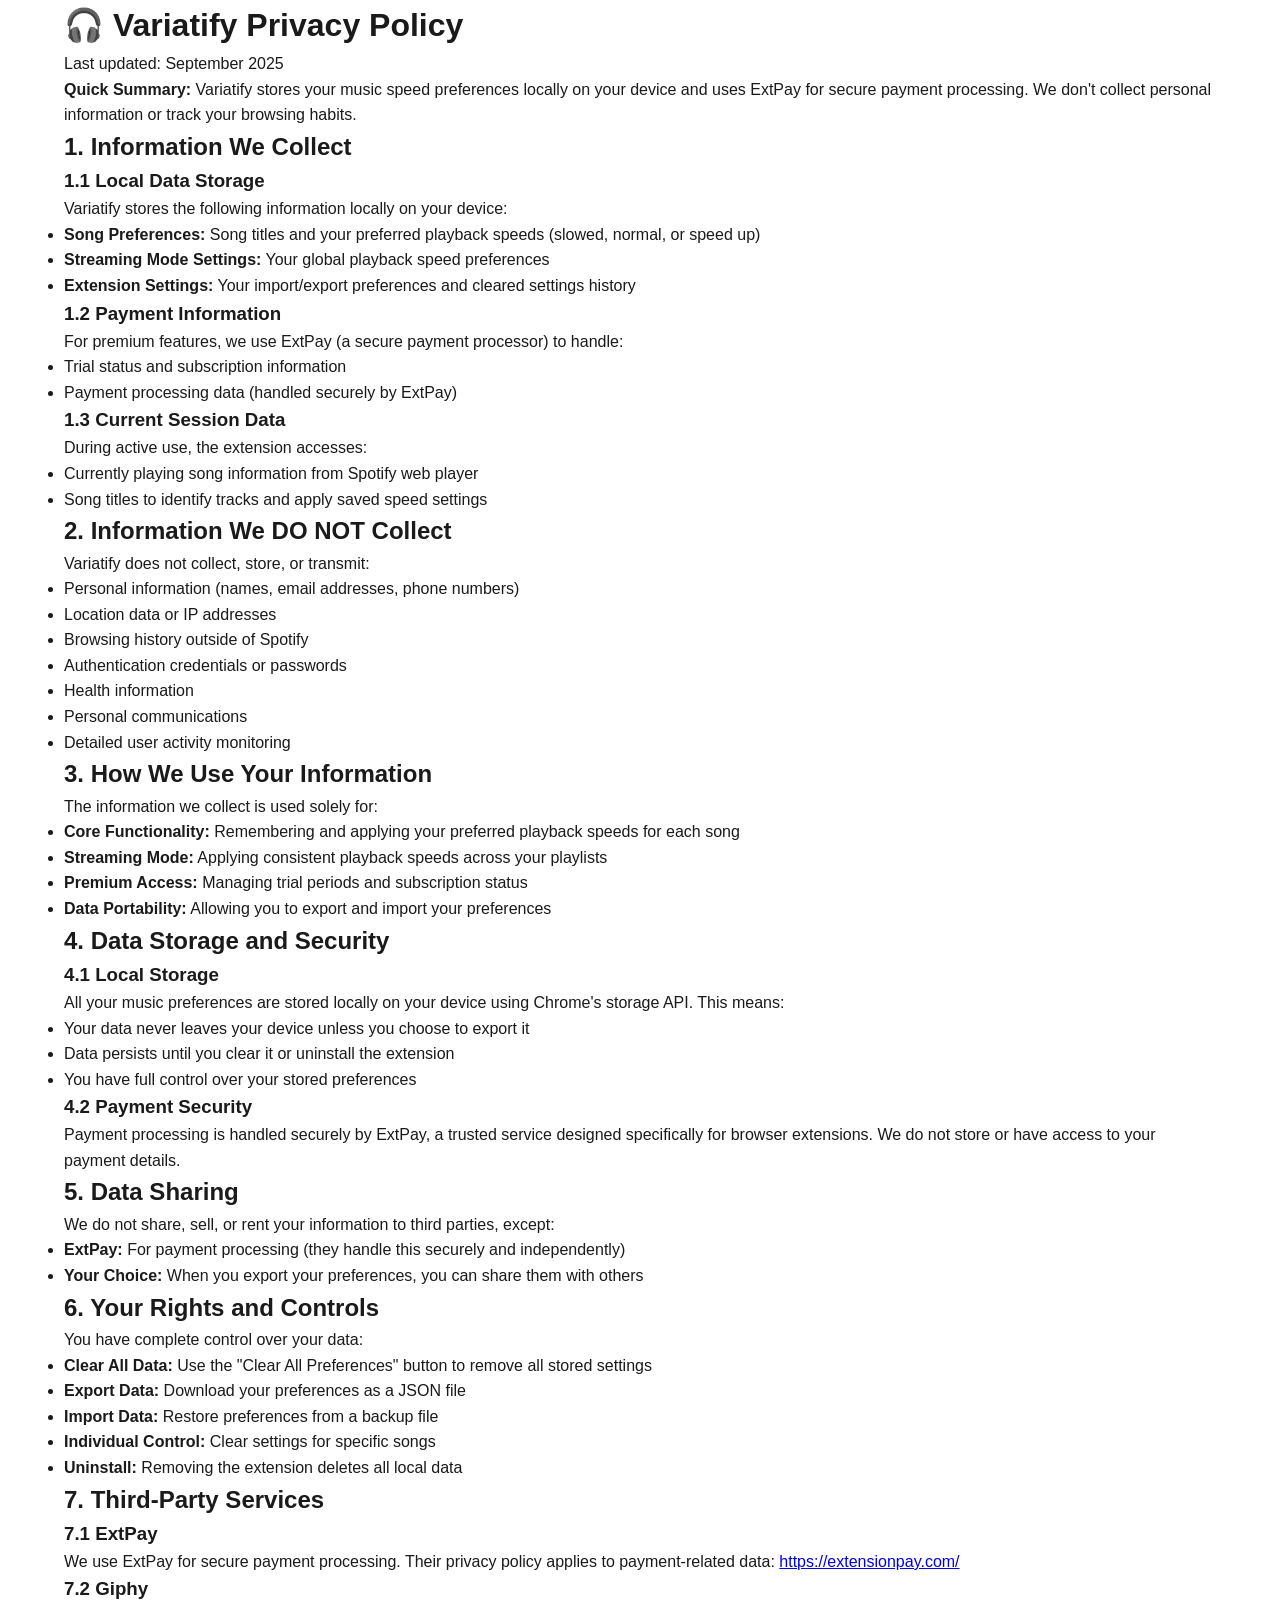
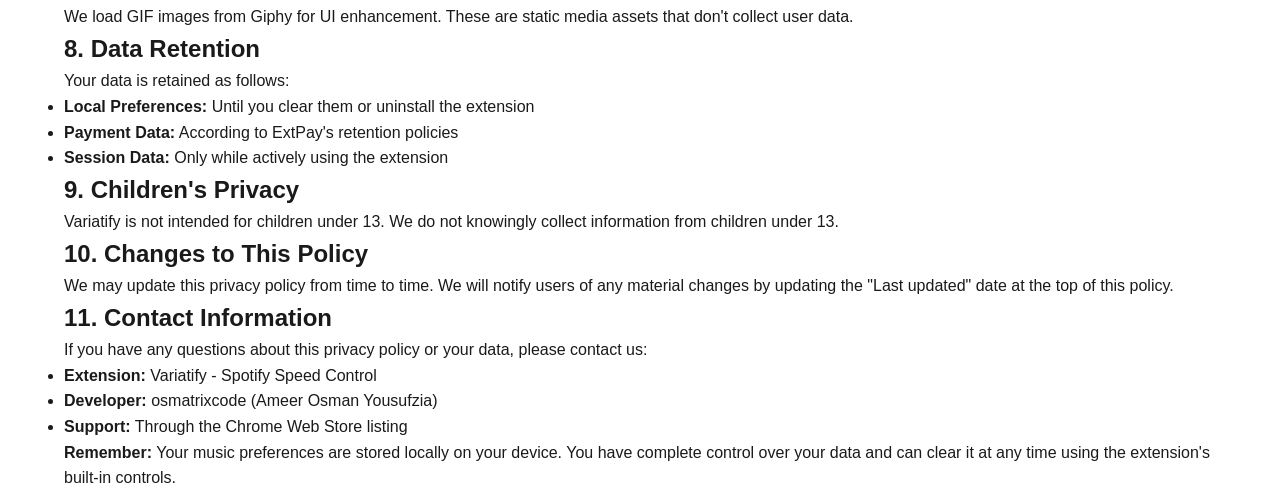
==== privacy-policy.html @ eda3bf09 "make initial css page global and an index page need to fill in index page" ====
<!DOCTYPE html>
<html lang="en">
<head>
    <meta charset="UTF-8">
    <meta name="viewport" content="width=device-width, initial-scale=1.0">
    <title>Variatify - Privacy Policy</title>
    <link rel="stylesheet" href="main.css">

</head>
<body>
    <div class="container">
        <h1>🎧 Variatify Privacy Policy</h1>
        <p class="last-updated">Last updated: September 2025</p>

        <div class="highlight">
            <strong>Quick Summary:</strong> Variatify stores your music speed preferences locally on your device and uses ExtPay for secure payment processing. We don't collect personal information or track your browsing habits.
        </div>

        <h2>1. Information We Collect</h2>
        
        <h3>1.1 Local Data Storage</h3>
        <p>Variatify stores the following information locally on your device:</p>
        <ul>
            <li><strong>Song Preferences:</strong> Song titles and your preferred playback speeds (slowed, normal, or speed up)</li>
            <li><strong>Streaming Mode Settings:</strong> Your global playback speed preferences</li>
            <li><strong>Extension Settings:</strong> Your import/export preferences and cleared settings history</li>
        </ul>

        <h3>1.2 Payment Information</h3>
        <p>For premium features, we use ExtPay (a secure payment processor) to handle:</p>
        <ul>
            <li>Trial status and subscription information</li>
            <li>Payment processing data (handled securely by ExtPay)</li>
        </ul>

        <h3>1.3 Current Session Data</h3>
        <p>During active use, the extension accesses:</p>
        <ul>
            <li>Currently playing song information from Spotify web player</li>
            <li>Song titles to identify tracks and apply saved speed settings</li>
        </ul>

        <h2>2. Information We DO NOT Collect</h2>
        <p>Variatify does not collect, store, or transmit:</p>
        <ul>
            <li>Personal information (names, email addresses, phone numbers)</li>
            <li>Location data or IP addresses</li>
            <li>Browsing history outside of Spotify</li>
            <li>Authentication credentials or passwords</li>
            <li>Health information</li>
            <li>Personal communications</li>
            <li>Detailed user activity monitoring</li>
        </ul>

        <h2>3. How We Use Your Information</h2>
        <p>The information we collect is used solely for:</p>
        <ul>
            <li><strong>Core Functionality:</strong> Remembering and applying your preferred playback speeds for each song</li>
            <li><strong>Streaming Mode:</strong> Applying consistent playback speeds across your playlists</li>
            <li><strong>Premium Access:</strong> Managing trial periods and subscription status</li>
            <li><strong>Data Portability:</strong> Allowing you to export and import your preferences</li>
        </ul>

        <h2>4. Data Storage and Security</h2>
        
        <h3>4.1 Local Storage</h3>
        <p>All your music preferences are stored locally on your device using Chrome's storage API. This means:</p>
        <ul>
            <li>Your data never leaves your device unless you choose to export it</li>
            <li>Data persists until you clear it or uninstall the extension</li>
            <li>You have full control over your stored preferences</li>
        </ul>

        <h3>4.2 Payment Security</h3>
        <p>Payment processing is handled securely by ExtPay, a trusted service designed specifically for browser extensions. We do not store or have access to your payment details.</p>

        <h2>5. Data Sharing</h2>
        <p>We do not share, sell, or rent your information to third parties, except:</p>
        <ul>
            <li><strong>ExtPay:</strong> For payment processing (they handle this securely and independently)</li>
            <li><strong>Your Choice:</strong> When you export your preferences, you can share them with others</li>
        </ul>

        <h2>6. Your Rights and Controls</h2>
        <p>You have complete control over your data:</p>
        <ul>
            <li><strong>Clear All Data:</strong> Use the "Clear All Preferences" button to remove all stored settings</li>
            <li><strong>Export Data:</strong> Download your preferences as a JSON file</li>
            <li><strong>Import Data:</strong> Restore preferences from a backup file</li>
            <li><strong>Individual Control:</strong> Clear settings for specific songs</li>
            <li><strong>Uninstall:</strong> Removing the extension deletes all local data</li>
        </ul>

        <h2>7. Third-Party Services</h2>
        
        <h3>7.1 ExtPay</h3>
        <p>We use ExtPay for secure payment processing. Their privacy policy applies to payment-related data: <a href="https://extensionpay.com" target="_blank">https://extensionpay.com/</a></p>

        <h3>7.2 Giphy</h3>
        <p>We load GIF images from Giphy for UI enhancement. These are static media assets that don't collect user data.</p>

        <h2>8. Data Retention</h2>
        <p>Your data is retained as follows:</p>
        <ul>
            <li><strong>Local Preferences:</strong> Until you clear them or uninstall the extension</li>
            <li><strong>Payment Data:</strong> According to ExtPay's retention policies</li>
            <li><strong>Session Data:</strong> Only while actively using the extension</li>
        </ul>

        <h2>9. Children's Privacy</h2>
        <p>Variatify is not intended for children under 13. We do not knowingly collect information from children under 13.</p>

        <h2>10. Changes to This Policy</h2>
        <p>We may update this privacy policy from time to time. We will notify users of any material changes by updating the "Last updated" date at the top of this policy.</p>

        <h2>11. Contact Information</h2>
        <div class="contact-info">
            <p>If you have any questions about this privacy policy or your data, please contact us:</p>
            <ul>
                <li><strong>Extension:</strong> Variatify - Spotify Speed Control</li>
                <li><strong>Developer:</strong> osmatrixcode (Ameer Osman Yousufzia)</li>
                <li><strong>Support:</strong> Through the Chrome Web Store listing</li>
            </ul>
        </div>

        <div class="highlight">
            <strong>Remember:</strong> Your music preferences are stored locally on your device. You have complete control over your data and can clear it at any time using the extension's built-in controls.
        </div>
    </div>
</body>
</html>
---- main.css ----
/* Reset and Base Styles */
* {
    box-sizing: border-box;
    margin: 0;
    padding: 0;
}

body {
    font-family: 'Inter', -apple-system, BlinkMacSystemFont, 'Segoe UI', Roboto, sans-serif;
    line-height: 1.6;
    color: #1a1a1a;
    background: #ffffff;
    font-size: 16px;
    -webkit-font-smoothing: antialiased;
    -moz-osx-font-smoothing: grayscale;
}

.container {
    max-width: 1200px;
    margin: 0 auto;
    padding: 0 24px;
}

/* Navigation */
.nav {
    position: fixed;
    top: 0;
    left: 0;
    right: 0;
    background: rgba(255, 255, 255, 0.95);
    backdrop-filter: blur(10px);
    border-bottom: 1px solid #e5e5e5;
    z-index: 1000;
    padding: 16px 0;
}

.nav-container {
    max-width: 1200px;
    margin: 0 auto;
    padding: 0 24px;
    display: flex;
    justify-content: space-between;
    align-items: center;
}

.nav-logo {
    display: flex;
    align-items: center;
    gap: 8px;
    font-weight: 700;
    font-size: 20px;
    color: #1a1a1a;
    text-decoration: none;
}

.logo-icon {
    font-size: 24px;
}

.nav-links {
    display: flex;
    align-items: center;
    gap: 32px;
}

.nav-link {
    color: #666;
    text-decoration: none;
    font-weight: 500;
    transition: color 0.2s ease;
}

.nav-link:hover {
    color: #1a1a1a;
}

.nav-cta {
    background: #1a1a1a;
    color: white;
    padding: 12px 24px;
    border-radius: 8px;
    text-decoration: none;
    font-weight: 600;
    transition: all 0.2s ease;
}

.nav-cta:hover {
    background: #333;
    transform: translateY(-1px);
}

/* Hero Section */
.hero {
    padding: 120px 0 80px;
    background: linear-gradient(135deg, #f8f9fa 0%, #ffffff 100%);
    min-height: 100vh;
    display: flex;
    align-items: center;
}

.hero-container {
    max-width: 1200px;
    margin: 0 auto;
    padding: 0 24px;
    display: grid;
    grid-template-columns: 1fr 1fr;
    gap: 80px;
    align-items: center;
}

.hero-content {
    max-width: 600px;
}

.hero-title {
    font-size: 4rem;
    font-weight: 800;
    line-height: 1.1;
    margin-bottom: 24px;
    color: #1a1a1a;
    letter-spacing: -0.02em;
}

.hero-subtitle {
    font-size: 1.25rem;
    color: #666;
    margin-bottom: 40px;
    line-height: 1.6;
}

.hero-cta {
    display: flex;
    gap: 16px;
    align-items: center;
}

.cta-button {
    display: inline-flex;
    align-items: center;
    justify-content: center;
    padding: 16px 32px;
    border-radius: 8px;
    font-weight: 600;
    font-size: 16px;
    text-decoration: none;
    transition: all 0.2s ease;
    border: 2px solid transparent;
    cursor: pointer;
}

.cta-button.primary {
    background: #1a1a1a;
    color: white;
}

.cta-button.primary:hover {
    background: #333;
    transform: translateY(-2px);
    box-shadow: 0 8px 25px rgba(26, 26, 26, 0.15);
}

.cta-button.secondary {
    background: transparent;
    color: #1a1a1a;
    border-color: #e5e5e5;
}

.cta-button.secondary:hover {
    background: #f8f9fa;
    border-color: #1a1a1a;
}

.cta-button.large {
    padding: 20px 40px;
    font-size: 18px;
}

/* Hero Visual */
.hero-visual {
    position: relative;
}

.hero-cards {
    display: flex;
    flex-direction: column;
    gap: 20px;
}

.hero-card {
    background: white;
    border: 1px solid #e5e5e5;
    border-radius: 12px;
    padding: 24px;
    display: flex;
    align-items: center;
    gap: 16px;
    transition: all 0.2s ease;
    box-shadow: 0 2px 8px rgba(0, 0, 0, 0.04);
}

.hero-card:hover {
    transform: translateY(-2px);
    box-shadow: 0 8px 25px rgba(0, 0, 0, 0.08);
}

.hero-card.card-1 {
    transform: translateX(-20px);
}

.hero-card.card-2 {
    transform: translateX(20px);
}

.hero-card.card-3 {
    transform: translateX(-10px);
}

.card-icon {
    font-size: 32px;
    width: 48px;
    height: 48px;
    display: flex;
    align-items: center;
    justify-content: center;
    background: #f8f9fa;
    border-radius: 8px;
}

.card-content h3 {
    font-size: 16px;
    font-weight: 600;
    margin-bottom: 4px;
    color: #1a1a1a;
}

.card-content p {
    font-size: 14px;
    color: #666;
    line-height: 1.4;
}

/* Section Styles */
.section-title {
    font-size: 2.5rem;
    font-weight: 700;
    text-align: center;
    margin-bottom: 60px;
    color: #1a1a1a;
    letter-spacing: -0.01em;
}

/* Problem Section */
.problem-section {
    padding: 80px 0;
    background: #f8f9fa;
}

.problem-grid {
    display: grid;
    grid-template-columns: repeat(auto-fit, minmax(300px, 1fr));
    gap: 32px;
}

.problem-card {
    background: white;
    border: 1px solid #e5e5e5;
    border-radius: 12px;
    padding: 32px;
    text-align: center;
    transition: all 0.2s ease;
    box-shadow: 0 2px 8px rgba(0, 0, 0, 0.04);
}

.problem-card:hover {
    transform: translateY(-4px);
    box-shadow: 0 12px 30px rgba(0, 0, 0, 0.08);
}

.problem-icon {
    font-size: 48px;
    margin-bottom: 16px;
}

.problem-card h3 {
    font-size: 20px;
    font-weight: 600;
    margin-bottom: 12px;
    color: #1a1a1a;
}

.problem-card p {
    color: #666;
    line-height: 1.6;
}

/* Video Section */
.video-section {
    padding: 80px 0;
}

.video-container {
    max-width: 800px;
    margin: 0 auto;
    border-radius: 12px;
    overflow: hidden;
    box-shadow: 0 8px 30px rgba(0, 0, 0, 0.1);
    position: relative;
    background: #f8f9fa;
    min-height: 400px;
    display: flex;
    align-items: center;
    justify-content: center;
}

.video-container video {
    width: 100%;
    height: auto;
    display: block;
}

.video-overlay {
    position: absolute;
    top: 0;
    left: 0;
    right: 0;
    bottom: 0;
    background: rgba(0, 0, 0, 0.6);
    display: flex;
    flex-direction: column;
    justify-content: center;
    align-items: center;
    transition: all 0.3s ease;
    cursor: pointer;
}

.video-overlay:hover {
    background: rgba(0, 0, 0, 0.5);
}

.play-button {
    width: 80px;
    height: 80px;
    background: white;
    border-radius: 50%;
    display: flex;
    justify-content: center;
    align-items: center;
    margin-bottom: 16px;
    transition: all 0.2s ease;
    box-shadow: 0 4px 20px rgba(0, 0, 0, 0.2);
}

.play-button:hover {
    transform: scale(1.1);
}

.play-icon {
    color: #1a1a1a;
    width: 24px;
    height: 24px;
    margin-left: 4px;
}

.video-preview-text {
    color: white;
    font-size: 18px;
    font-weight: 600;
    text-align: center;
    margin: 0;
}

.video-caption {
    color: #666;
    text-align: center;
    margin-top: 24px;
    font-style: italic;
}

.video-container.playing .video-overlay {
    opacity: 0;
    pointer-events: none;
    visibility: hidden;
}

/* Features Section */
.features-section {
    padding: 80px 0;
    background: #f8f9fa;
}

.features-grid {
    display: grid;
    grid-template-columns: repeat(auto-fit, minmax(300px, 1fr));
    gap: 32px;
}

.feature-card {
    background: white;
    border: 1px solid #e5e5e5;
    border-radius: 12px;
    padding: 32px;
    text-align: center;
    transition: all 0.2s ease;
    box-shadow: 0 2px 8px rgba(0, 0, 0, 0.04);
}

.feature-card:hover {
    transform: translateY(-4px);
    box-shadow: 0 12px 30px rgba(0, 0, 0, 0.08);
}

.feature-icon {
    font-size: 48px;
    margin-bottom: 16px;
}

.feature-card h3 {
    font-size: 20px;
    font-weight: 600;
    margin-bottom: 12px;
    color: #1a1a1a;
}

.feature-card p {
    color: #666;
    line-height: 1.6;
}

/* Audience Section */
.audience-section {
    padding: 80px 0;
}

.audience-grid {
    display: grid;
    grid-template-columns: repeat(auto-fit, minmax(250px, 1fr));
    gap: 24px;
}

.audience-card {
    background: white;
    border: 1px solid #e5e5e5;
    border-radius: 12px;
    padding: 24px;
    text-align: center;
    transition: all 0.2s ease;
    box-shadow: 0 2px 8px rgba(0, 0, 0, 0.04);
}

.audience-card:hover {
    transform: translateY(-2px);
    box-shadow: 0 8px 25px rgba(0, 0, 0, 0.08);
}

.audience-icon {
    font-size: 40px;
    margin-bottom: 12px;
}

.audience-card h3 {
    font-size: 18px;
    font-weight: 600;
    margin-bottom: 8px;
    color: #1a1a1a;
}

.audience-card p {
    color: #666;
    line-height: 1.5;
    font-size: 14px;
}

/* How It Works Section */
.how-it-works {
    padding: 80px 0;
    background: #f8f9fa;
}

.steps {
    display: grid;
    grid-template-columns: repeat(auto-fit, minmax(250px, 1fr));
    gap: 32px;
}

.step {
    text-align: center;
}

.step-number {
    width: 60px;
    height: 60px;
    background: #1a1a1a;
    color: white;
    border-radius: 50%;
    display: flex;
    align-items: center;
    justify-content: center;
    font-size: 24px;
    font-weight: 700;
    margin: 0 auto 20px;
}

.step h3 {
    font-size: 20px;
    font-weight: 600;
    margin-bottom: 8px;
    color: #1a1a1a;
}

.step p {
    color: #666;
    line-height: 1.5;
}

/* Playlist Section */
.playlist-section {
    padding: 80px 0;
    text-align: center;
}

.playlist-description {
    color: #666;
    margin-bottom: 32px;
    font-size: 18px;
}

.playlist-link {
    display: inline-block;
    background: #1a1a1a;
    color: white;
    padding: 16px 32px;
    border-radius: 8px;
    text-decoration: none;
    font-weight: 600;
    transition: all 0.2s ease;
}

.playlist-link:hover {
    background: #333;
    transform: translateY(-2px);
    box-shadow: 0 8px 25px rgba(26, 26, 26, 0.15);
}

/* Final CTA Section */
.final-cta {
    padding: 80px 0;
    background: #1a1a1a;
    color: white;
    text-align: center;
}

.cta-title {
    font-size: 2.5rem;
    font-weight: 700;
    margin-bottom: 24px;
    color: white;
}

.cta-description {
    font-size: 1.25rem;
    color: #ccc;
    margin-bottom: 40px;
    max-width: 600px;
    margin-left: auto;
    margin-right: auto;
    line-height: 1.6;
}

.cta-buttons {
    display: flex;
    flex-direction: column;
    align-items: center;
    gap: 16px;
}

.cta-button.primary.large {
    background: white;
    color: #1a1a1a;
}

.cta-button.primary.large:hover {
    background: #f8f9fa;
    transform: translateY(-2px);
    box-shadow: 0 8px 25px rgba(255, 255, 255, 0.15);
}

.cta-note {
    color: #999;
    font-style: italic;
    margin-top: 8px;
}

/* Footer */
.footer {
    padding: 40px 0;
    background: #f8f9fa;
    border-top: 1px solid #e5e5e5;
}

.footer-content {
    text-align: center;
}

.footer-links {
    margin-bottom: 16px;
}

.footer-links a {
    color: #666;
    text-decoration: none;
    margin: 0 16px;
    transition: color 0.2s ease;
}

.footer-links a:hover {
    color: #1a1a1a;
}

.footer-text {
    color: #999;
    font-size: 14px;
}

/* Responsive Design */
@media (max-width: 768px) {
    .nav-links {
        gap: 16px;
    }
    
    .nav-link {
        display: none;
    }
    
    .hero-container {
        grid-template-columns: 1fr;
        gap: 40px;
        text-align: center;
    }
    
    .hero-title {
        font-size: 2.5rem;
    }
    
    .hero-subtitle {
        font-size: 1.125rem;
    }
    
    .hero-cta {
        justify-content: center;
        flex-wrap: wrap;
    }
    
    .hero-card.card-1,
    .hero-card.card-2,
    .hero-card.card-3 {
        transform: none;
    }
    
    .section-title {
        font-size: 2rem;
    }
    
    .problem-grid,
    .features-grid,
    .audience-grid {
        grid-template-columns: 1fr;
    }
    
    .steps {
        grid-template-columns: 1fr;
    }
    
    .container {
        padding: 0 16px;
    }
    
    .hero {
        padding: 100px 0 60px;
    }
    
    .problem-section,
    .video-section,
    .features-section,
    .audience-section,
    .how-it-works,
    .playlist-section,
    .final-cta {
        padding: 60px 0;
    }
}

@media (max-width: 480px) {
    .hero-title {
        font-size: 2rem;
    }
    
    .hero-subtitle {
        font-size: 1rem;
    }
    
    .cta-button {
        padding: 14px 24px;
        font-size: 14px;
    }
    
    .cta-button.large {
        padding: 16px 28px;
        font-size: 16px;
    }
    
    .hero-cta {
        flex-direction: column;
        align-items: stretch;
    }
    
    .section-title {
        font-size: 1.75rem;
    }
    
    .cta-title {
        font-size: 2rem;
    }
    
    .cta-description {
        font-size: 1.125rem;
    }
}

/* Smooth scrolling */
html {
    scroll-behavior: smooth;
}

/* Focus styles for accessibility */
.cta-button:focus,
.nav-link:focus,
.playlist-link:focus {
    outline: 2px solid #1a1a1a;
    outline-offset: 2px;
}

/* Animation for cards on scroll */
@keyframes fadeInUp {
    from {
        opacity: 0;
        transform: translateY(30px);
    }
    to {
        opacity: 1;
        transform: translateY(0);
    }
}

.hero-card,
.problem-card,
.feature-card,
.audience-card {
    animation: fadeInUp 0.6s ease-out;
}

.hero-card.card-1 { animation-delay: 0.1s; }
.hero-card.card-2 { animation-delay: 0.2s; }
.hero-card.card-3 { animation-delay: 0.3s; }
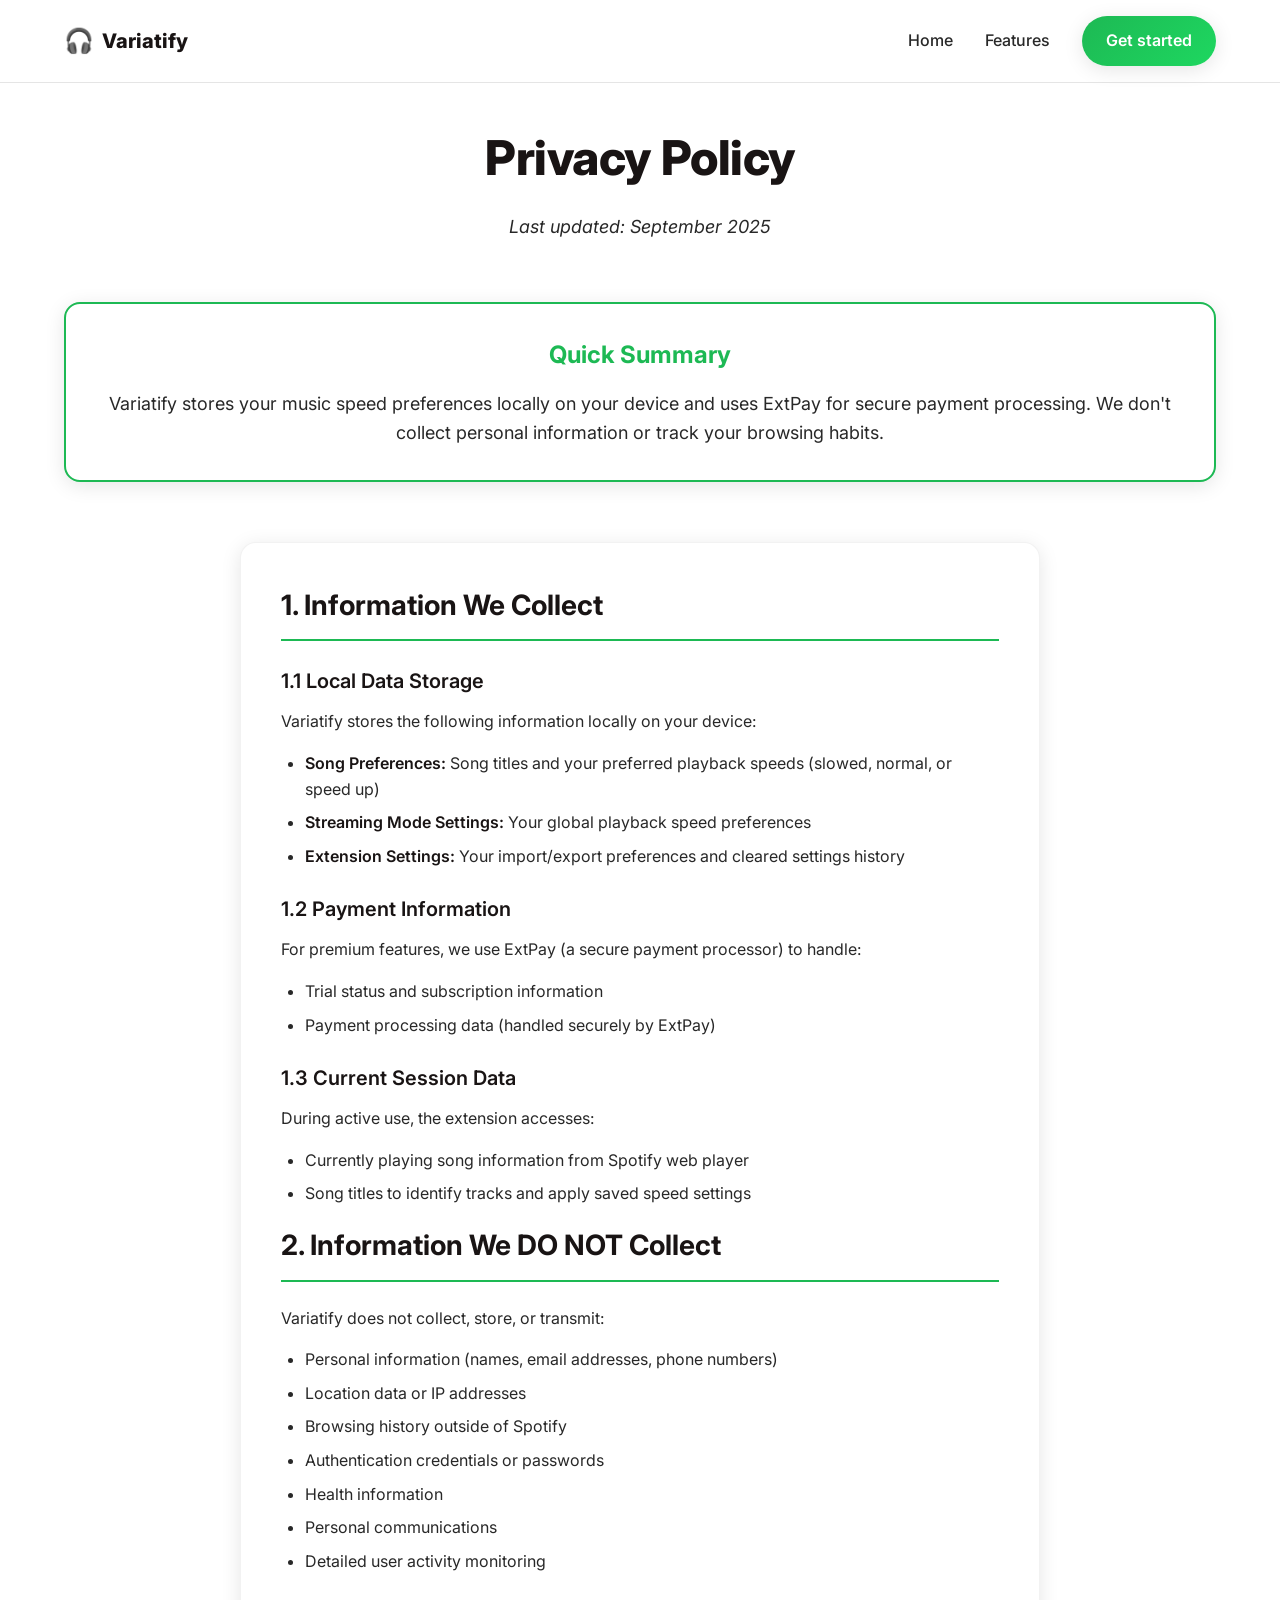
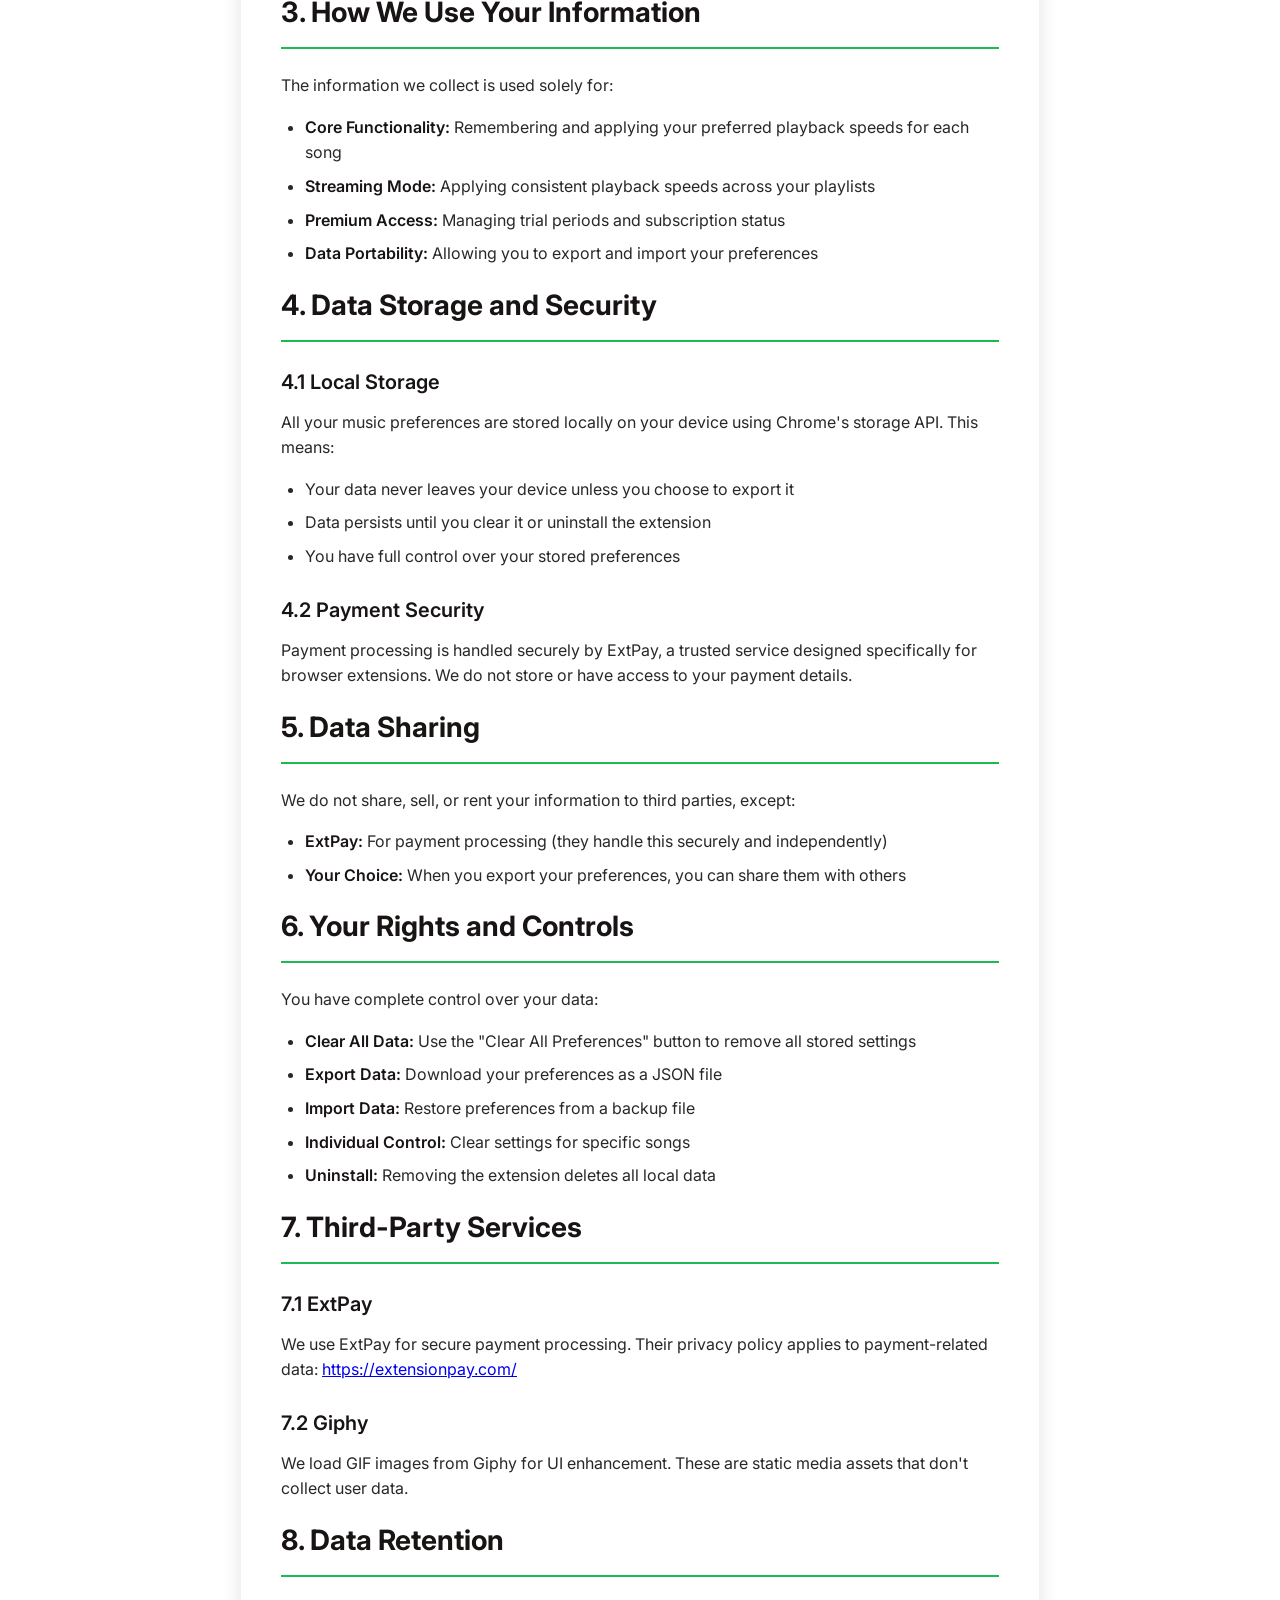
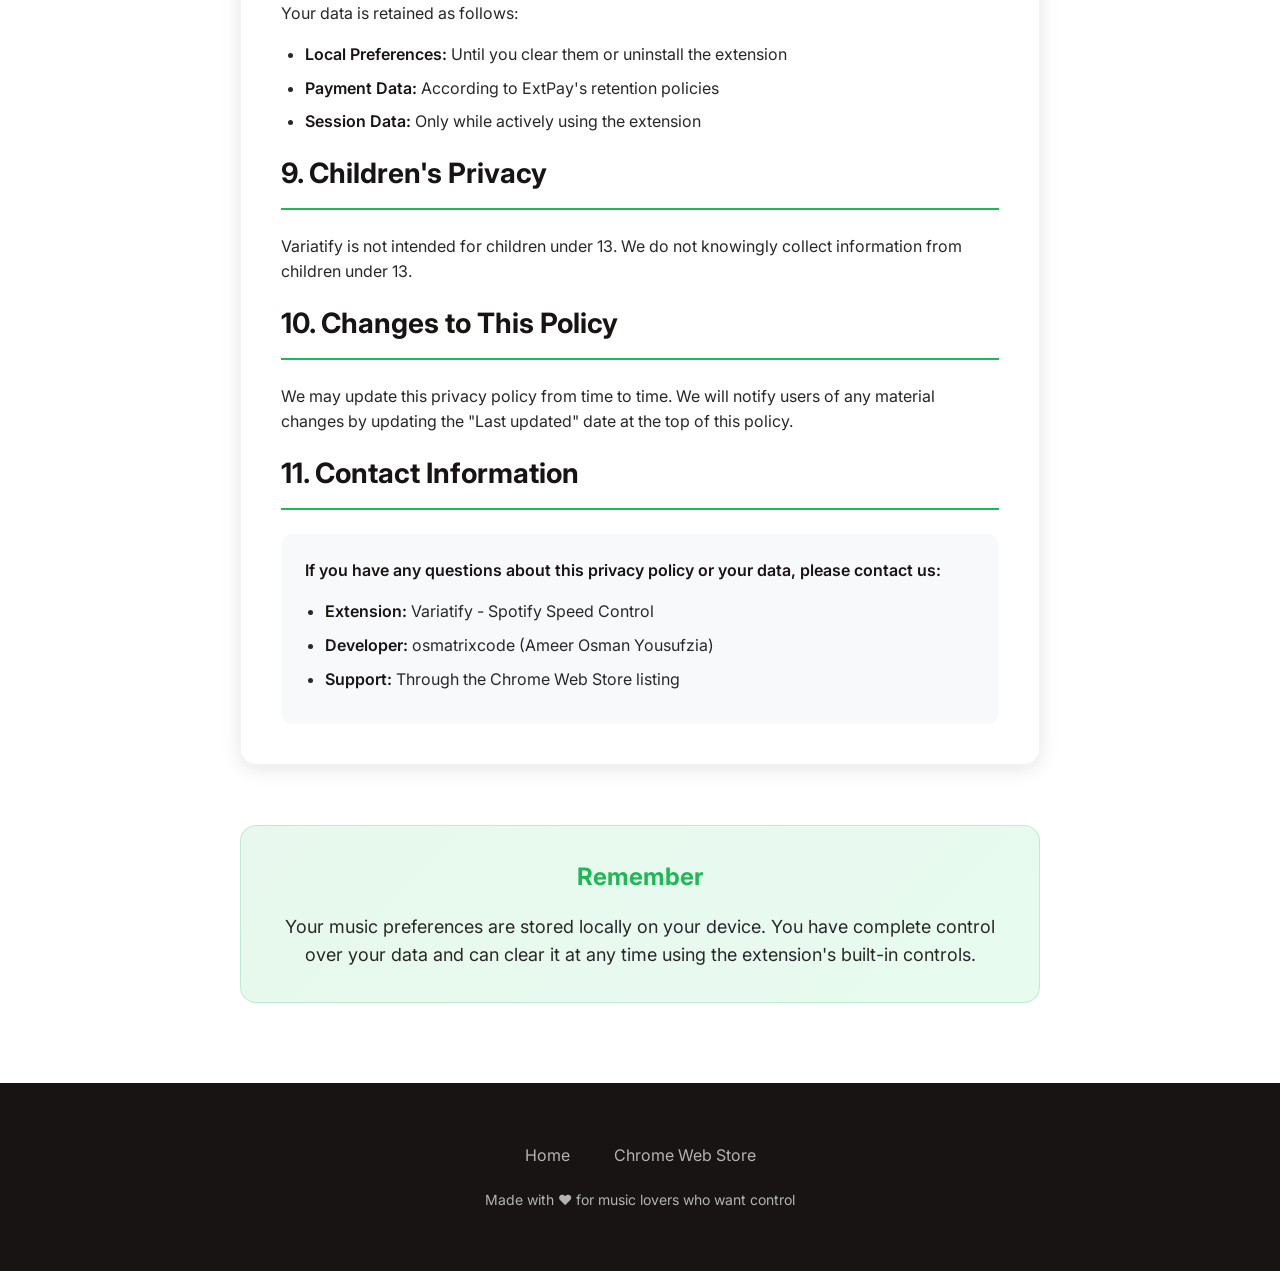
==== commit e187e30f: "update privacy policy (css!)" ====
--- a/privacy-policy.html
+++ b/privacy-policy.html
@@ -5,18 +5,44 @@
     <meta name="viewport" content="width=device-width, initial-scale=1.0">
     <title>Variatify - Privacy Policy</title>
     <link rel="stylesheet" href="main.css">
-
+    <link rel="preconnect" href="https://fonts.googleapis.com">
+    <link rel="preconnect" href="https://fonts.gstatic.com" crossorigin>
+    <link href="https://fonts.googleapis.com/css2?family=Inter:wght@300;400;500;600;700;800;900&display=swap" rel="stylesheet">
 </head>
 <body>
-    <div class="container">
-        <h1>🎧 Variatify Privacy Policy</h1>
-        <p class="last-updated">Last updated: September 2025</p>
+    <!-- Navigation -->
+    <nav class="nav">
+        <div class="nav-container">
+            <div class="nav-logo">
+                <span class="logo-icon">🎧</span>
+                <span class="logo-text">Variatify</span>
+            </div>
+            <div class="nav-links">
+                <a href="index.html" class="nav-link">Home</a>
+                <a href="index.html#features" class="nav-link">Features</a>
+                <a href="https://chromewebstore.google.com/detail/variatify-spotify-extensi/kaggiednlfijigkjankdbfpokdglpnlo" class="nav-cta" target="_blank">Get started</a>
+            </div>
+        </div>
+    </nav>
 
-        <div class="highlight">
-            <strong>Quick Summary:</strong> Variatify stores your music speed preferences locally on your device and uses ExtPay for secure payment processing. We don't collect personal information or track your browsing habits.
-        </div>
+    <!-- Privacy Policy Content -->
+    <section class="privacy-section">
+        <div class="container">
+            <div class="privacy-header">
+                <h1 class="privacy-title">Privacy Policy</h1>
+                <p class="privacy-subtitle">Last updated: September 2025</p>
+            </div>
 
-        <h2>1. Information We Collect</h2>
+            <div class="privacy-summary">
+                <div class="summary-card">
+                    <h3>Quick Summary</h3>
+                    <p>Variatify stores your music speed preferences locally on your device and uses ExtPay for secure payment processing. We don't collect personal information or track your browsing habits.</p>
+                </div>
+            </div>
+
+            <div class="privacy-content">
+                <div class="privacy-section-card">
+                    <h2>1. Information We Collect</h2>
         
         <h3>1.1 Local Data Storage</h3>
         <p>Variatify stores the following information locally on your device:</p>
@@ -113,19 +139,38 @@
         <h2>10. Changes to This Policy</h2>
         <p>We may update this privacy policy from time to time. We will notify users of any material changes by updating the "Last updated" date at the top of this policy.</p>
 
-        <h2>11. Contact Information</h2>
-        <div class="contact-info">
-            <p>If you have any questions about this privacy policy or your data, please contact us:</p>
-            <ul>
-                <li><strong>Extension:</strong> Variatify - Spotify Speed Control</li>
-                <li><strong>Developer:</strong> osmatrixcode (Ameer Osman Yousufzia)</li>
-                <li><strong>Support:</strong> Through the Chrome Web Store listing</li>
-            </ul>
+                    <h2>11. Contact Information</h2>
+                    <div class="contact-info">
+                        <p>If you have any questions about this privacy policy or your data, please contact us:</p>
+                        <ul>
+                            <li><strong>Extension:</strong> Variatify - Spotify Speed Control</li>
+                            <li><strong>Developer:</strong> osmatrixcode (Ameer Osman Yousufzia)</li>
+                            <li><strong>Support:</strong> Through the Chrome Web Store listing</li>
+                        </ul>
+                    </div>
+                </div>
+
+                <div class="privacy-reminder">
+                    <div class="reminder-card">
+                        <h3>Remember</h3>
+                        <p>Your music preferences are stored locally on your device. You have complete control over your data and can clear it at any time using the extension's built-in controls.</p>
+                    </div>
+                </div>
+            </div>
         </div>
+    </section>
 
-        <div class="highlight">
-            <strong>Remember:</strong> Your music preferences are stored locally on your device. You have complete control over your data and can clear it at any time using the extension's built-in controls.
+    <!-- Footer -->
+    <footer class="footer">
+        <div class="container">
+            <div class="footer-content">
+                <div class="footer-links">
+                    <a href="index.html">Home</a>
+                    <a href="https://chromewebstore.google.com/detail/variatify-spotify-extensi/kaggiednlfijigkjankdbfpokdglpnlo" target="_blank">Chrome Web Store</a>
+                </div>
+                <p class="footer-text">Made with ❤️ for music lovers who want control</p>
+            </div>
         </div>
-    </div>
+    </footer>
 </body>
 </html>
--- a/main.css
+++ b/main.css
@@ -5,14 +5,30 @@
     padding: 0;
 }
 
+:root {
+    --spotify-green: #1db954;
+    --spotify-dark-green: #1ed760;
+    --spotify-black: #191414;
+    --spotify-dark-gray: #121212;
+    --spotify-gray: #282828;
+    --spotify-light-gray: #b3b3b3;
+    --spotify-white: #ffffff;
+    --gradient-primary: linear-gradient(135deg, #1db954 0%, #1ed760 100%);
+    --gradient-dark: linear-gradient(135deg, #191414 0%, #282828 100%);
+    --shadow-soft: 0 4px 20px rgba(0, 0, 0, 0.1);
+    --shadow-medium: 0 8px 30px rgba(0, 0, 0, 0.15);
+    --shadow-strong: 0 12px 40px rgba(0, 0, 0, 0.2);
+}
+
 body {
     font-family: 'Inter', -apple-system, BlinkMacSystemFont, 'Segoe UI', Roboto, sans-serif;
     line-height: 1.6;
-    color: #1a1a1a;
-    background: #ffffff;
+    color: var(--spotify-black);
+    background: var(--spotify-white);
     font-size: 16px;
     -webkit-font-smoothing: antialiased;
     -moz-osx-font-smoothing: grayscale;
+    overflow-x: hidden;
 }
 
 .container {
@@ -28,10 +44,11 @@
     left: 0;
     right: 0;
     background: rgba(255, 255, 255, 0.95);
-    backdrop-filter: blur(10px);
-    border-bottom: 1px solid #e5e5e5;
+    backdrop-filter: blur(20px);
+    border-bottom: 1px solid rgba(0, 0, 0, 0.1);
     z-index: 1000;
     padding: 16px 0;
+    transition: all 0.3s ease;
 }
 
 .nav-container {
@@ -47,9 +64,9 @@
     display: flex;
     align-items: center;
     gap: 8px;
-    font-weight: 700;
+    font-weight: 800;
     font-size: 20px;
-    color: #1a1a1a;
+    color: var(--spotify-black);
     text-decoration: none;
 }
 
@@ -64,38 +81,97 @@
 }
 
 .nav-link {
-    color: #666;
+    color: var(--spotify-gray);
     text-decoration: none;
     font-weight: 500;
     transition: color 0.2s ease;
+    position: relative;
 }
 
 .nav-link:hover {
-    color: #1a1a1a;
+    color: var(--spotify-black);
+}
+
+.nav-link::after {
+    content: '';
+    position: absolute;
+    bottom: -4px;
+    left: 0;
+    width: 0;
+    height: 2px;
+    background: var(--gradient-primary);
+    transition: width 0.3s ease;
+}
+
+.nav-link:hover::after {
+    width: 100%;
 }
 
 .nav-cta {
-    background: #1a1a1a;
-    color: white;
+    background: var(--gradient-primary);
+    color: var(--spotify-white);
     padding: 12px 24px;
-    border-radius: 8px;
+    border-radius: 50px;
     text-decoration: none;
     font-weight: 600;
-    transition: all 0.2s ease;
+    transition: all 0.3s ease;
+    box-shadow: var(--shadow-soft);
 }
 
 .nav-cta:hover {
-    background: #333;
-    transform: translateY(-1px);
+    transform: translateY(-2px);
+    box-shadow: var(--shadow-medium);
 }
 
 /* Hero Section */
 .hero {
-    padding: 120px 0 80px;
-    background: linear-gradient(135deg, #f8f9fa 0%, #ffffff 100%);
     min-height: 100vh;
     display: flex;
     align-items: center;
+    position: relative;
+    overflow: hidden;
+    background: var(--spotify-white);
+    padding-top: 100px;
+}
+
+.hero-background {
+    position: absolute;
+    top: 0;
+    left: 0;
+    right: 0;
+    bottom: 0;
+    z-index: 1;
+}
+
+.hero-gradient {
+    position: absolute;
+    top: 0;
+    left: 0;
+    right: 0;
+    bottom: 0;
+    background: linear-gradient(135deg, 
+        rgba(29, 185, 84, 0.05) 0%, 
+        rgba(30, 215, 96, 0.03) 50%, 
+        rgba(29, 185, 84, 0.05) 100%);
+}
+
+.hero-particles {
+    position: absolute;
+    top: 0;
+    left: 0;
+    right: 0;
+    bottom: 0;
+    background-image: 
+        radial-gradient(circle at 20% 20%, rgba(29, 185, 84, 0.1) 0%, transparent 50%),
+        radial-gradient(circle at 80% 80%, rgba(30, 215, 96, 0.1) 0%, transparent 50%),
+        radial-gradient(circle at 40% 60%, rgba(29, 185, 84, 0.05) 0%, transparent 50%);
+    animation: float 20s ease-in-out infinite;
+}
+
+@keyframes float {
+    0%, 100% { transform: translateY(0px) rotate(0deg); }
+    33% { transform: translateY(-20px) rotate(1deg); }
+    66% { transform: translateY(10px) rotate(-1deg); }
 }
 
 .hero-container {
@@ -106,207 +182,294 @@
     grid-template-columns: 1fr 1fr;
     gap: 80px;
     align-items: center;
+    position: relative;
+    z-index: 2;
 }
 
 .hero-content {
     max-width: 600px;
 }
 
+.hero-badge {
+    display: inline-flex;
+    align-items: center;
+    gap: 8px;
+    background: rgba(29, 185, 84, 0.1);
+    color: var(--spotify-green);
+    padding: 8px 16px;
+    border-radius: 50px;
+    font-size: 14px;
+    font-weight: 600;
+    margin-bottom: 24px;
+    border: 1px solid rgba(29, 185, 84, 0.2);
+}
+
+.badge-icon {
+    font-size: 16px;
+}
+
 .hero-title {
-    font-size: 4rem;
-    font-weight: 800;
+    font-size: 4.5rem;
+    font-weight: 900;
     line-height: 1.1;
     margin-bottom: 24px;
-    color: #1a1a1a;
+    color: var(--spotify-black);
     letter-spacing: -0.02em;
+}
+
+.gradient-text {
+    background: var(--gradient-primary);
+    -webkit-background-clip: text;
+    -webkit-text-fill-color: transparent;
+    background-clip: text;
 }
 
 .hero-subtitle {
     font-size: 1.25rem;
-    color: #666;
+    color: var(--spotify-gray);
     margin-bottom: 40px;
     line-height: 1.6;
 }
 
 .hero-cta {
-    display: flex;
-    gap: 16px;
-    align-items: center;
+    margin-bottom: 60px;
 }
 
 .cta-button {
     display: inline-flex;
     align-items: center;
     justify-content: center;
-    padding: 16px 32px;
-    border-radius: 8px;
-    font-weight: 600;
+    gap: 12px;
+    padding: 18px 36px;
+    border-radius: 50px;
+    font-weight: 700;
     font-size: 16px;
     text-decoration: none;
-    transition: all 0.2s ease;
-    border: 2px solid transparent;
+    transition: all 0.3s ease;
+    border: none;
     cursor: pointer;
+    position: relative;
+    overflow: hidden;
 }
 
 .cta-button.primary {
-    background: #1a1a1a;
-    color: white;
+    background: var(--gradient-primary);
+    color: var(--spotify-white);
+    box-shadow: var(--shadow-medium);
 }
 
 .cta-button.primary:hover {
-    background: #333;
-    transform: translateY(-2px);
-    box-shadow: 0 8px 25px rgba(26, 26, 26, 0.15);
-}
-
-.cta-button.secondary {
-    background: transparent;
-    color: #1a1a1a;
-    border-color: #e5e5e5;
-}
-
-.cta-button.secondary:hover {
-    background: #f8f9fa;
-    border-color: #1a1a1a;
-}
-
-.cta-button.large {
-    padding: 20px 40px;
+    transform: translateY(-3px);
+    box-shadow: var(--shadow-strong);
+}
+
+.cta-button.primary::before {
+    content: '';
+    position: absolute;
+    top: 0;
+    left: -100%;
+    width: 100%;
+    height: 100%;
+    background: linear-gradient(90deg, transparent, rgba(255, 255, 255, 0.2), transparent);
+    transition: left 0.5s ease;
+}
+
+.cta-button.primary:hover::before {
+    left: 100%;
+}
+
+.cta-icon {
     font-size: 18px;
+}
+
+.cta-note {
+    display: flex;
+    align-items: center;
+    gap: 8px;
+    margin-top: 16px;
+    color: var(--spotify-gray);
+    font-size: 14px;
+    font-weight: 500;
+}
+
+.checkmark {
+    color: var(--spotify-green);
+    font-weight: 700;
+}
+
+.hero-stats {
+    display: flex;
+    gap: 40px;
+}
+
+.stat {
+    text-align: center;
+}
+
+.stat-number {
+    font-size: 2rem;
+    font-weight: 800;
+    color: var(--spotify-black);
+    margin-bottom: 4px;
+}
+
+.stat-label {
+    font-size: 14px;
+    color: var(--spotify-gray);
+    font-weight: 500;
 }
 
 /* Hero Visual */
 .hero-visual {
     position: relative;
-}
-
-.hero-cards {
-    display: flex;
-    flex-direction: column;
-    gap: 20px;
-}
-
-.hero-card {
-    background: white;
-    border: 1px solid #e5e5e5;
-    border-radius: 12px;
-    padding: 24px;
-    display: flex;
-    align-items: center;
-    gap: 16px;
-    transition: all 0.2s ease;
-    box-shadow: 0 2px 8px rgba(0, 0, 0, 0.04);
-}
-
-.hero-card:hover {
-    transform: translateY(-2px);
-    box-shadow: 0 8px 25px rgba(0, 0, 0, 0.08);
-}
-
-.hero-card.card-1 {
-    transform: translateX(-20px);
-}
-
-.hero-card.card-2 {
-    transform: translateX(20px);
-}
-
-.hero-card.card-3 {
-    transform: translateX(-10px);
-}
-
-.card-icon {
-    font-size: 32px;
-    width: 48px;
-    height: 48px;
-    display: flex;
-    align-items: center;
+    display: flex;
     justify-content: center;
-    background: #f8f9fa;
-    border-radius: 8px;
-}
-
-.card-content h3 {
-    font-size: 16px;
-    font-weight: 600;
-    margin-bottom: 4px;
-    color: #1a1a1a;
-}
-
-.card-content p {
-    font-size: 14px;
-    color: #666;
-    line-height: 1.4;
+    align-items: center;
+}
+
+.hero-video-container {
+    position: relative;
+    width: 100%;
+    max-width: 500px;
+    border-radius: 20px;
+    overflow: hidden;
+    box-shadow: var(--shadow-strong);
+    background: var(--spotify-dark-gray);
+}
+
+.hero-video-container video {
+    width: 100%;
+    height: auto;
+    display: block;
+}
+
+.video-overlay {
+    position: absolute;
+    top: 0;
+    left: 0;
+    right: 0;
+    bottom: 0;
+    background: rgba(0, 0, 0, 0.3);
+    display: flex;
+    align-items: center;
+    justify-content: center;
+    transition: all 0.3s ease;
+}
+
+.play-indicator {
+    width: 80px;
+    height: 80px;
+    background: rgba(255, 255, 255, 0.9);
+    border-radius: 50%;
+    display: flex;
+    align-items: center;
+    justify-content: center;
+    animation: pulse 2s infinite;
+}
+
+.play-circle {
+    width: 0;
+    height: 0;
+    border-left: 20px solid var(--spotify-green);
+    border-top: 12px solid transparent;
+    border-bottom: 12px solid transparent;
+    margin-left: 4px;
+}
+
+@keyframes pulse {
+    0% { transform: scale(1); }
+    50% { transform: scale(1.1); }
+    100% { transform: scale(1); }
+}
+
+.hero-video-container.playing .video-overlay {
+    opacity: 0;
+    pointer-events: none;
+    visibility: hidden;
 }
 
 /* Section Styles */
-.section-title {
-    font-size: 2.5rem;
-    font-weight: 700;
+.section-header {
     text-align: center;
     margin-bottom: 60px;
-    color: #1a1a1a;
+}
+
+.section-title {
+    font-size: 3rem;
+    font-weight: 800;
+    margin-bottom: 16px;
+    color: var(--spotify-black);
     letter-spacing: -0.01em;
+}
+
+.section-subtitle {
+    font-size: 1.25rem;
+    color: var(--spotify-gray);
+    max-width: 600px;
+    margin: 0 auto;
+    line-height: 1.6;
 }
 
 /* Problem Section */
 .problem-section {
-    padding: 80px 0;
+    padding: 120px 0;
     background: #f8f9fa;
 }
 
 .problem-grid {
     display: grid;
-    grid-template-columns: repeat(auto-fit, minmax(300px, 1fr));
-    gap: 32px;
+    grid-template-columns: repeat(auto-fit, minmax(350px, 1fr));
+    gap: 40px;
 }
 
 .problem-card {
-    background: white;
-    border: 1px solid #e5e5e5;
-    border-radius: 12px;
-    padding: 32px;
+    background: var(--spotify-white);
+    border-radius: 20px;
+    padding: 40px;
     text-align: center;
-    transition: all 0.2s ease;
-    box-shadow: 0 2px 8px rgba(0, 0, 0, 0.04);
+    transition: all 0.3s ease;
+    box-shadow: var(--shadow-soft);
+    border: 1px solid rgba(0, 0, 0, 0.05);
 }
 
 .problem-card:hover {
-    transform: translateY(-4px);
-    box-shadow: 0 12px 30px rgba(0, 0, 0, 0.08);
+    transform: translateY(-8px);
+    box-shadow: var(--shadow-strong);
 }
 
 .problem-icon {
-    font-size: 48px;
+    font-size: 64px;
+    margin-bottom: 24px;
+}
+
+.problem-card h3 {
+    font-size: 24px;
+    font-weight: 700;
     margin-bottom: 16px;
-}
-
-.problem-card h3 {
-    font-size: 20px;
-    font-weight: 600;
-    margin-bottom: 12px;
-    color: #1a1a1a;
+    color: var(--spotify-black);
 }
 
 .problem-card p {
-    color: #666;
+    color: var(--spotify-gray);
     line-height: 1.6;
+    font-size: 16px;
 }
 
 /* Video Section */
 .video-section {
-    padding: 80px 0;
+    padding: 120px 0;
+    background: var(--spotify-white);
 }
 
 .video-container {
-    max-width: 800px;
+    max-width: 900px;
     margin: 0 auto;
-    border-radius: 12px;
+    border-radius: 20px;
     overflow: hidden;
-    box-shadow: 0 8px 30px rgba(0, 0, 0, 0.1);
+    box-shadow: var(--shadow-strong);
     position: relative;
-    background: #f8f9fa;
-    min-height: 400px;
+    background: var(--spotify-dark-gray);
+    min-height: 500px;
     display: flex;
     align-items: center;
     justify-content: center;
@@ -338,16 +501,16 @@
 }
 
 .play-button {
-    width: 80px;
-    height: 80px;
-    background: white;
+    width: 100px;
+    height: 100px;
+    background: var(--spotify-white);
     border-radius: 50%;
     display: flex;
     justify-content: center;
     align-items: center;
-    margin-bottom: 16px;
-    transition: all 0.2s ease;
-    box-shadow: 0 4px 20px rgba(0, 0, 0, 0.2);
+    margin-bottom: 20px;
+    transition: all 0.3s ease;
+    box-shadow: var(--shadow-medium);
 }
 
 .play-button:hover {
@@ -355,25 +518,18 @@
 }
 
 .play-icon {
-    color: #1a1a1a;
-    width: 24px;
-    height: 24px;
+    color: var(--spotify-green);
+    width: 32px;
+    height: 32px;
     margin-left: 4px;
 }
 
 .video-preview-text {
-    color: white;
-    font-size: 18px;
+    color: var(--spotify-white);
+    font-size: 20px;
     font-weight: 600;
     text-align: center;
     margin: 0;
-}
-
-.video-caption {
-    color: #666;
-    text-align: center;
-    margin-top: 24px;
-    font-style: italic;
 }
 
 .video-container.playing .video-overlay {
@@ -384,185 +540,273 @@
 
 /* Features Section */
 .features-section {
-    padding: 80px 0;
+    padding: 120px 0;
     background: #f8f9fa;
 }
 
 .features-grid {
     display: grid;
-    grid-template-columns: repeat(auto-fit, minmax(300px, 1fr));
-    gap: 32px;
+    grid-template-columns: repeat(auto-fit, minmax(350px, 1fr));
+    gap: 40px;
 }
 
 .feature-card {
-    background: white;
-    border: 1px solid #e5e5e5;
-    border-radius: 12px;
-    padding: 32px;
+    background: var(--spotify-white);
+    border-radius: 20px;
+    padding: 40px;
     text-align: center;
-    transition: all 0.2s ease;
-    box-shadow: 0 2px 8px rgba(0, 0, 0, 0.04);
+    transition: all 0.3s ease;
+    box-shadow: var(--shadow-soft);
+    border: 1px solid rgba(0, 0, 0, 0.05);
+    position: relative;
+    overflow: hidden;
+}
+
+.feature-card::before {
+    content: '';
+    position: absolute;
+    top: 0;
+    left: 0;
+    right: 0;
+    height: 4px;
+    background: var(--gradient-primary);
+    transform: scaleX(0);
+    transition: transform 0.3s ease;
+}
+
+.feature-card:hover::before {
+    transform: scaleX(1);
 }
 
 .feature-card:hover {
-    transform: translateY(-4px);
-    box-shadow: 0 12px 30px rgba(0, 0, 0, 0.08);
+    transform: translateY(-8px);
+    box-shadow: var(--shadow-strong);
 }
 
 .feature-icon {
-    font-size: 48px;
+    font-size: 64px;
+    margin-bottom: 24px;
+}
+
+.feature-card h3 {
+    font-size: 24px;
+    font-weight: 700;
     margin-bottom: 16px;
-}
-
-.feature-card h3 {
-    font-size: 20px;
-    font-weight: 600;
-    margin-bottom: 12px;
-    color: #1a1a1a;
+    color: var(--spotify-black);
 }
 
 .feature-card p {
-    color: #666;
+    color: var(--spotify-gray);
     line-height: 1.6;
-}
-
-/* Audience Section */
-.audience-section {
-    padding: 80px 0;
-}
-
-.audience-grid {
-    display: grid;
-    grid-template-columns: repeat(auto-fit, minmax(250px, 1fr));
-    gap: 24px;
-}
-
-.audience-card {
-    background: white;
-    border: 1px solid #e5e5e5;
-    border-radius: 12px;
-    padding: 24px;
-    text-align: center;
-    transition: all 0.2s ease;
-    box-shadow: 0 2px 8px rgba(0, 0, 0, 0.04);
-}
-
-.audience-card:hover {
-    transform: translateY(-2px);
-    box-shadow: 0 8px 25px rgba(0, 0, 0, 0.08);
-}
-
-.audience-icon {
-    font-size: 40px;
-    margin-bottom: 12px;
-}
-
-.audience-card h3 {
-    font-size: 18px;
-    font-weight: 600;
-    margin-bottom: 8px;
-    color: #1a1a1a;
-}
-
-.audience-card p {
-    color: #666;
-    line-height: 1.5;
-    font-size: 14px;
-}
+    font-size: 16px;
+}
+
 
 /* How It Works Section */
 .how-it-works {
-    padding: 80px 0;
+    padding: 120px 0;
     background: #f8f9fa;
 }
 
 .steps {
     display: grid;
     grid-template-columns: repeat(auto-fit, minmax(250px, 1fr));
-    gap: 32px;
+    gap: 40px;
 }
 
 .step {
     text-align: center;
+    position: relative;
 }
 
 .step-number {
-    width: 60px;
-    height: 60px;
-    background: #1a1a1a;
-    color: white;
+    width: 80px;
+    height: 80px;
+    background: var(--gradient-primary);
+    color: var(--spotify-white);
+    border-radius: 50%;
+    display: flex;
+    align-items: center;
+    justify-content: center;
+    font-size: 32px;
+    font-weight: 800;
+    margin: 0 auto 24px;
+    box-shadow: var(--shadow-medium);
+}
+
+.step h3 {
+    font-size: 22px;
+    font-weight: 700;
+    margin-bottom: 12px;
+    color: var(--spotify-black);
+}
+
+.step p {
+    color: var(--spotify-gray);
+    line-height: 1.5;
+    font-size: 16px;
+}
+
+/* Testimonials Section */
+.testimonials-section {
+    padding: 120px 0;
+    background: var(--spotify-white);
+}
+
+.testimonials-grid {
+    display: grid;
+    grid-template-columns: repeat(auto-fit, minmax(350px, 1fr));
+    gap: 40px;
+}
+
+.testimonial-card {
+    background: var(--spotify-white);
+    border-radius: 20px;
+    padding: 40px;
+    box-shadow: var(--shadow-soft);
+    border: 1px solid rgba(0, 0, 0, 0.05);
+    transition: all 0.3s ease;
+}
+
+.testimonial-card:hover {
+    transform: translateY(-4px);
+    box-shadow: var(--shadow-medium);
+}
+
+.testimonial-content {
+    margin-bottom: 24px;
+}
+
+.testimonial-content p {
+    font-size: 18px;
+    line-height: 1.6;
+    color: var(--spotify-black);
+    font-style: italic;
+}
+
+.testimonial-author {
+    display: flex;
+    align-items: center;
+    gap: 16px;
+}
+
+.author-avatar {
+    width: 50px;
+    height: 50px;
+    background: var(--gradient-primary);
     border-radius: 50%;
     display: flex;
     align-items: center;
     justify-content: center;
     font-size: 24px;
+}
+
+.author-name {
     font-weight: 700;
-    margin: 0 auto 20px;
-}
-
-.step h3 {
-    font-size: 20px;
-    font-weight: 600;
-    margin-bottom: 8px;
-    color: #1a1a1a;
-}
-
-.step p {
-    color: #666;
-    line-height: 1.5;
+    color: var(--spotify-black);
+    margin-bottom: 4px;
+}
+
+.author-title {
+    font-size: 14px;
+    color: var(--spotify-gray);
 }
 
 /* Playlist Section */
 .playlist-section {
-    padding: 80px 0;
+    padding: 120px 0;
+    background: #f8f9fa;
+}
+
+.playlist-card {
+    background: var(--spotify-white);
+    border-radius: 20px;
+    padding: 60px;
     text-align: center;
+    box-shadow: var(--shadow-soft);
+    border: 1px solid rgba(0, 0, 0, 0.05);
+}
+
+.playlist-title {
+    font-size: 2.5rem;
+    font-weight: 800;
+    margin-bottom: 16px;
+    color: var(--spotify-black);
 }
 
 .playlist-description {
-    color: #666;
+    font-size: 1.25rem;
+    color: var(--spotify-gray);
     margin-bottom: 32px;
+    line-height: 1.6;
+}
+
+.spotify-embed-container {
+    margin: 32px 0;
+    border-radius: 12px;
+    overflow: hidden;
+    box-shadow: var(--shadow-medium);
+    background: var(--spotify-white);
+}
+
+.spotify-embed-container iframe {
+    border-radius: 12px;
+    display: block;
+}
+
+.playlist-cta {
+    margin-top: 24px;
+    text-align: center;
+}
+
+.playlist-link {
+    display: inline-flex;
+    align-items: center;
+    gap: 12px;
+    background: var(--gradient-primary);
+    color: var(--spotify-white);
+    padding: 18px 36px;
+    border-radius: 50px;
+    text-decoration: none;
+    font-weight: 700;
+    font-size: 16px;
+    transition: all 0.3s ease;
+    box-shadow: var(--shadow-medium);
+}
+
+.playlist-link:hover {
+    transform: translateY(-3px);
+    box-shadow: var(--shadow-strong);
+}
+
+.playlist-icon {
     font-size: 18px;
-}
-
-.playlist-link {
-    display: inline-block;
-    background: #1a1a1a;
-    color: white;
-    padding: 16px 32px;
-    border-radius: 8px;
-    text-decoration: none;
-    font-weight: 600;
-    transition: all 0.2s ease;
-}
-
-.playlist-link:hover {
-    background: #333;
-    transform: translateY(-2px);
-    box-shadow: 0 8px 25px rgba(26, 26, 26, 0.15);
 }
 
 /* Final CTA Section */
 .final-cta {
-    padding: 80px 0;
-    background: #1a1a1a;
-    color: white;
+    padding: 120px 0;
+    background: var(--gradient-dark);
+    color: var(--spotify-white);
     text-align: center;
 }
 
+.cta-content {
+    max-width: 800px;
+    margin: 0 auto;
+}
+
 .cta-title {
-    font-size: 2.5rem;
-    font-weight: 700;
+    font-size: 3rem;
+    font-weight: 800;
     margin-bottom: 24px;
-    color: white;
+    color: var(--spotify-white);
 }
 
 .cta-description {
     font-size: 1.25rem;
-    color: #ccc;
+    color: rgba(255, 255, 255, 0.8);
     margin-bottom: 40px;
-    max-width: 600px;
-    margin-left: auto;
-    margin-right: auto;
     line-height: 1.6;
 }
 
@@ -570,31 +814,33 @@
     display: flex;
     flex-direction: column;
     align-items: center;
-    gap: 16px;
-}
-
-.cta-button.primary.large {
-    background: white;
-    color: #1a1a1a;
-}
-
-.cta-button.primary.large:hover {
-    background: #f8f9fa;
-    transform: translateY(-2px);
-    box-shadow: 0 8px 25px rgba(255, 255, 255, 0.15);
-}
-
-.cta-note {
-    color: #999;
-    font-style: italic;
-    margin-top: 8px;
+    gap: 20px;
+}
+
+.cta-button.large {
+    padding: 20px 40px;
+    font-size: 18px;
+}
+
+.cta-guarantee {
+    display: flex;
+    align-items: center;
+    gap: 8px;
+    color: rgba(255, 255, 255, 0.7);
+    font-size: 14px;
+    font-weight: 500;
+}
+
+.guarantee-icon {
+    color: var(--spotify-green);
+    font-weight: 700;
 }
 
 /* Footer */
 .footer {
-    padding: 40px 0;
-    background: #f8f9fa;
-    border-top: 1px solid #e5e5e5;
+    padding: 60px 0;
+    background: var(--spotify-black);
+    color: var(--spotify-white);
 }
 
 .footer-content {
@@ -602,22 +848,22 @@
 }
 
 .footer-links {
-    margin-bottom: 16px;
+    margin-bottom: 20px;
 }
 
 .footer-links a {
-    color: #666;
+    color: var(--spotify-light-gray);
     text-decoration: none;
-    margin: 0 16px;
+    margin: 0 20px;
     transition: color 0.2s ease;
 }
 
 .footer-links a:hover {
-    color: #1a1a1a;
+    color: var(--spotify-white);
 }
 
 .footer-text {
-    color: #999;
+    color: var(--spotify-light-gray);
     font-size: 14px;
 }
 
@@ -638,31 +884,25 @@
     }
     
     .hero-title {
-        font-size: 2.5rem;
+        font-size: 3rem;
     }
     
     .hero-subtitle {
         font-size: 1.125rem;
     }
     
-    .hero-cta {
+    .hero-stats {
         justify-content: center;
-        flex-wrap: wrap;
-    }
-    
-    .hero-card.card-1,
-    .hero-card.card-2,
-    .hero-card.card-3 {
-        transform: none;
+        gap: 20px;
     }
     
     .section-title {
-        font-size: 2rem;
+        font-size: 2.5rem;
     }
     
     .problem-grid,
     .features-grid,
-    .audience-grid {
+    .testimonials-grid {
         grid-template-columns: 1fr;
     }
     
@@ -675,23 +915,35 @@
     }
     
     .hero {
-        padding: 100px 0 60px;
+        padding: 120px 0 80px;
     }
     
     .problem-section,
     .video-section,
     .features-section,
-    .audience-section,
     .how-it-works,
+    .testimonials-section,
     .playlist-section,
     .final-cta {
-        padding: 60px 0;
+        padding: 80px 0;
+    }
+    
+    .playlist-card {
+        padding: 40px 20px;
+    }
+    
+    .spotify-embed-container {
+        margin: 24px 0;
+    }
+    
+    .spotify-embed-container iframe {
+        height: 300px;
     }
 }
 
 @media (max-width: 480px) {
     .hero-title {
-        font-size: 2rem;
+        font-size: 2.5rem;
     }
     
     .hero-subtitle {
@@ -699,30 +951,233 @@
     }
     
     .cta-button {
-        padding: 14px 24px;
-        font-size: 14px;
+        padding: 16px 28px;
+        font-size: 15px;
     }
     
     .cta-button.large {
-        padding: 16px 28px;
+        padding: 18px 32px;
         font-size: 16px;
     }
     
-    .hero-cta {
-        flex-direction: column;
-        align-items: stretch;
-    }
-    
     .section-title {
-        font-size: 1.75rem;
+        font-size: 2rem;
     }
     
     .cta-title {
-        font-size: 2rem;
+        font-size: 2.5rem;
     }
     
     .cta-description {
         font-size: 1.125rem;
+    }
+    
+    .hero-stats {
+        flex-direction: column;
+        gap: 16px;
+    }
+    
+    .hero {
+        padding: 100px 0 60px;
+    }
+}
+
+/* Privacy Policy Page Styles */
+.privacy-section {
+    padding: 120px 0 80px;
+    background: var(--spotify-white);
+    min-height: 100vh;
+}
+
+.privacy-header {
+    text-align: center;
+    margin-bottom: 60px;
+}
+
+.privacy-title {
+    font-size: 3rem;
+    font-weight: 800;
+    color: var(--spotify-black);
+    margin-bottom: 16px;
+    letter-spacing: -0.01em;
+}
+
+.privacy-subtitle {
+    font-size: 1.125rem;
+    color: var(--spotify-gray);
+    font-style: italic;
+}
+
+.privacy-summary {
+    margin-bottom: 60px;
+}
+
+.summary-card {
+    background: var(--spotify-white);
+    border: 2px solid var(--spotify-green);
+    border-radius: 16px;
+    padding: 32px;
+    text-align: center;
+    box-shadow: var(--shadow-soft);
+}
+
+.summary-card h3 {
+    font-size: 1.5rem;
+    font-weight: 700;
+    color: var(--spotify-green);
+    margin-bottom: 16px;
+}
+
+.summary-card p {
+    font-size: 1.125rem;
+    color: var(--spotify-gray);
+    line-height: 1.6;
+    margin: 0;
+}
+
+.privacy-content {
+    max-width: 800px;
+    margin: 0 auto;
+}
+
+.privacy-section-card {
+    background: var(--spotify-white);
+    border-radius: 16px;
+    padding: 40px;
+    margin-bottom: 32px;
+    box-shadow: var(--shadow-soft);
+    border: 1px solid rgba(0, 0, 0, 0.05);
+}
+
+.privacy-section-card h2 {
+    font-size: 1.75rem;
+    font-weight: 700;
+    color: var(--spotify-black);
+    margin-bottom: 24px;
+    padding-bottom: 12px;
+    border-bottom: 2px solid var(--spotify-green);
+}
+
+.privacy-section-card h3 {
+    font-size: 1.25rem;
+    font-weight: 600;
+    color: var(--spotify-black);
+    margin: 24px 0 12px 0;
+}
+
+.privacy-section-card p {
+    font-size: 1rem;
+    color: var(--spotify-gray);
+    line-height: 1.6;
+    margin-bottom: 16px;
+}
+
+.privacy-section-card ul {
+    margin: 16px 0;
+    padding-left: 24px;
+}
+
+.privacy-section-card li {
+    font-size: 1rem;
+    color: var(--spotify-gray);
+    line-height: 1.6;
+    margin-bottom: 8px;
+}
+
+.privacy-section-card strong {
+    color: var(--spotify-black);
+    font-weight: 600;
+}
+
+.contact-info {
+    background: #f8f9fa;
+    border-radius: 12px;
+    padding: 24px;
+    margin-top: 24px;
+}
+
+.contact-info p {
+    font-weight: 600;
+    color: var(--spotify-black);
+    margin-bottom: 16px;
+}
+
+.contact-info ul {
+    margin: 0;
+    padding-left: 20px;
+}
+
+.contact-info li {
+    margin-bottom: 8px;
+}
+
+.privacy-reminder {
+    margin-top: 60px;
+}
+
+.reminder-card {
+    background: linear-gradient(135deg, rgba(29, 185, 84, 0.1), rgba(30, 215, 96, 0.1));
+    border: 1px solid rgba(29, 185, 84, 0.2);
+    border-radius: 16px;
+    padding: 32px;
+    text-align: center;
+}
+
+.reminder-card h3 {
+    font-size: 1.5rem;
+    font-weight: 700;
+    color: var(--spotify-green);
+    margin-bottom: 16px;
+}
+
+.reminder-card p {
+    font-size: 1.125rem;
+    color: var(--spotify-gray);
+    line-height: 1.6;
+    margin: 0;
+}
+
+/* Privacy Policy Responsive */
+@media (max-width: 768px) {
+    .privacy-section {
+        padding: 100px 0 60px;
+    }
+    
+    .privacy-title {
+        font-size: 2.5rem;
+    }
+    
+    .privacy-section-card {
+        padding: 24px;
+        margin-bottom: 24px;
+    }
+    
+    .privacy-section-card h2 {
+        font-size: 1.5rem;
+    }
+    
+    .summary-card,
+    .reminder-card {
+        padding: 24px;
+    }
+}
+
+@media (max-width: 480px) {
+    .privacy-title {
+        font-size: 2rem;
+    }
+    
+    .privacy-section-card {
+        padding: 20px;
+    }
+    
+    .privacy-section-card h2 {
+        font-size: 1.25rem;
+    }
+    
+    .summary-card,
+    .reminder-card {
+        padding: 20px;
     }
 }
 
@@ -735,7 +1190,7 @@
 .cta-button:focus,
 .nav-link:focus,
 .playlist-link:focus {
-    outline: 2px solid #1a1a1a;
+    outline: 2px solid var(--spotify-green);
     outline-offset: 2px;
 }
 
@@ -751,13 +1206,26 @@
     }
 }
 
-.hero-card,
 .problem-card,
 .feature-card,
-.audience-card {
+.audience-card,
+.testimonial-card {
     animation: fadeInUp 0.6s ease-out;
 }
 
-.hero-card.card-1 { animation-delay: 0.1s; }
-.hero-card.card-2 { animation-delay: 0.2s; }
-.hero-card.card-3 { animation-delay: 0.3s; }+/* Loading animation */
+@keyframes shimmer {
+    0% { transform: translateX(-100%); }
+    100% { transform: translateX(100%); }
+}
+
+.cta-button.primary::after {
+    content: '';
+    position: absolute;
+    top: 0;
+    left: -100%;
+    width: 100%;
+    height: 100%;
+    background: linear-gradient(90deg, transparent, rgba(255, 255, 255, 0.2), transparent);
+    animation: shimmer 2s infinite;
+}
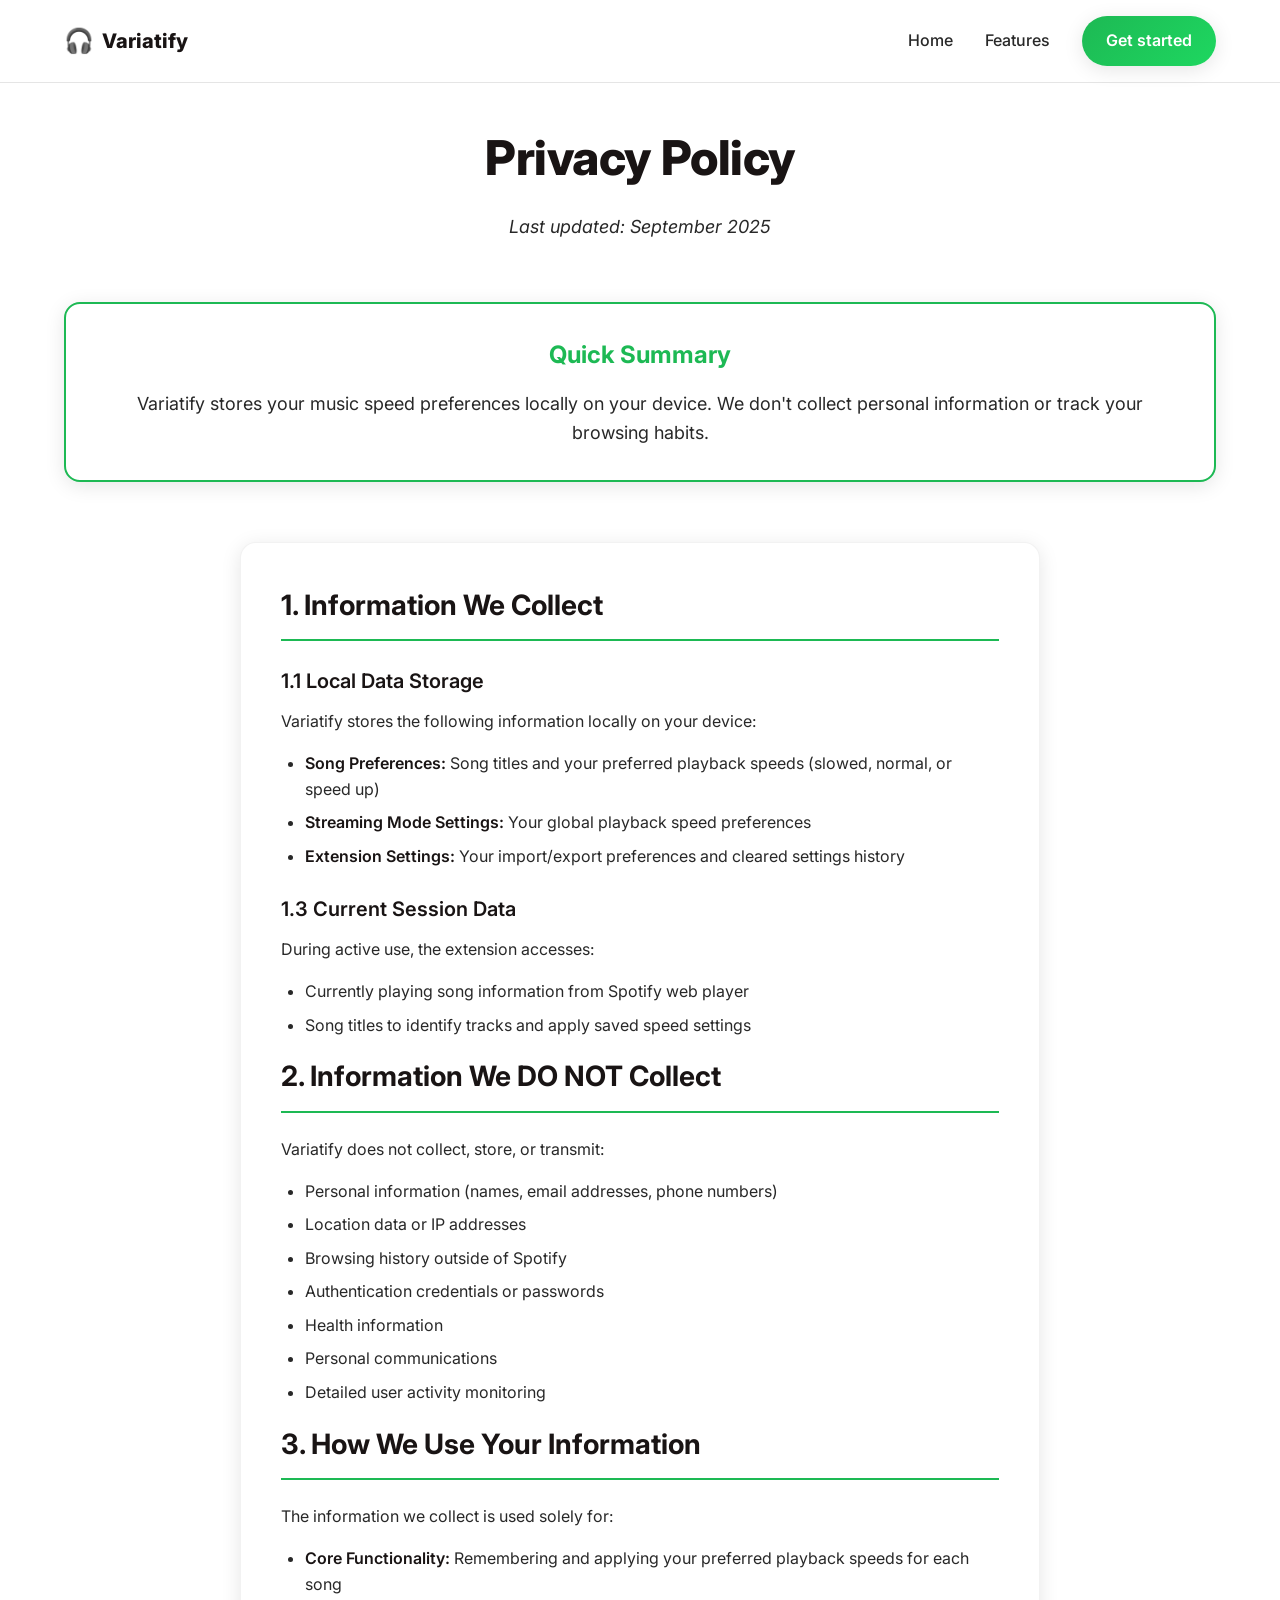
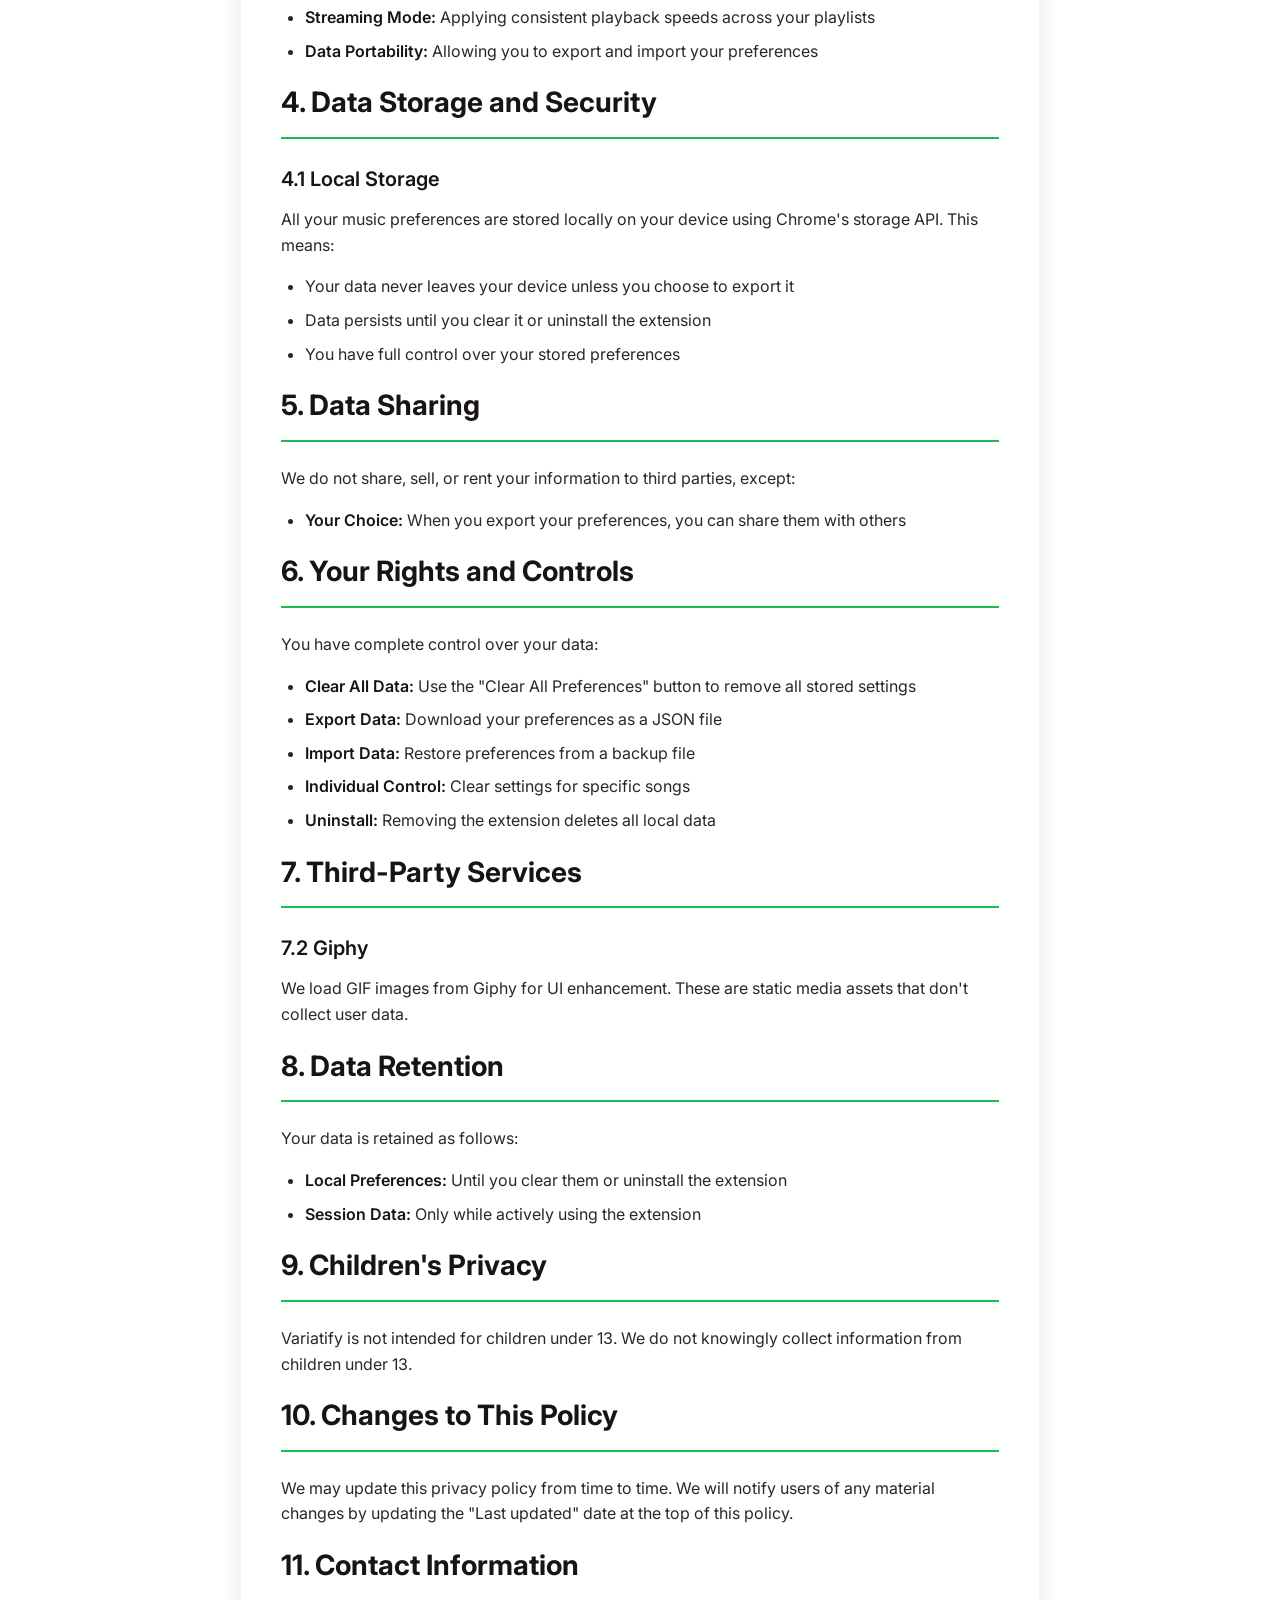
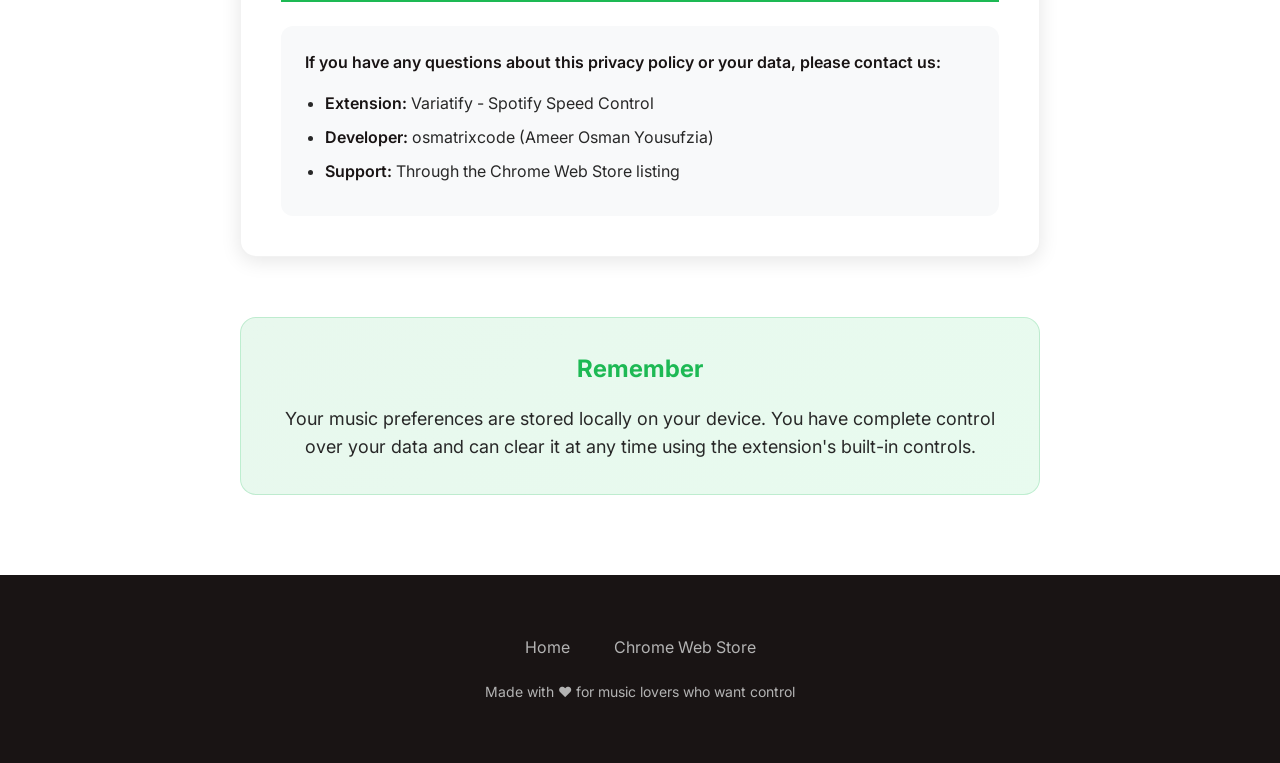
==== commit daa1a20c: "update privacy policy and new video" ====
--- a/privacy-policy.html
+++ b/privacy-policy.html
@@ -1,176 +1,263 @@
-<!DOCTYPE html>
+<!doctype html>
 <html lang="en">
-<head>
-    <meta charset="UTF-8">
-    <meta name="viewport" content="width=device-width, initial-scale=1.0">
+  <head>
+    <meta charset="UTF-8" />
+    <meta name="viewport" content="width=device-width, initial-scale=1.0" />
     <title>Variatify - Privacy Policy</title>
-    <link rel="stylesheet" href="main.css">
-    <link rel="preconnect" href="https://fonts.googleapis.com">
-    <link rel="preconnect" href="https://fonts.gstatic.com" crossorigin>
-    <link href="https://fonts.googleapis.com/css2?family=Inter:wght@300;400;500;600;700;800;900&display=swap" rel="stylesheet">
-</head>
-<body>
+    <link rel="stylesheet" href="main.css" />
+    <link rel="preconnect" href="https://fonts.googleapis.com" />
+    <link rel="preconnect" href="https://fonts.gstatic.com" crossorigin />
+    <link
+      href="https://fonts.googleapis.com/css2?family=Inter:wght@300;400;500;600;700;800;900&display=swap"
+      rel="stylesheet"
+    />
+  </head>
+  <body>
     <!-- Navigation -->
     <nav class="nav">
-        <div class="nav-container">
-            <div class="nav-logo">
-                <span class="logo-icon">🎧</span>
-                <span class="logo-text">Variatify</span>
-            </div>
-            <div class="nav-links">
-                <a href="index.html" class="nav-link">Home</a>
-                <a href="index.html#features" class="nav-link">Features</a>
-                <a href="https://chromewebstore.google.com/detail/variatify-spotify-extensi/kaggiednlfijigkjankdbfpokdglpnlo" class="nav-cta" target="_blank">Get started</a>
-            </div>
-        </div>
+      <div class="nav-container">
+        <div class="nav-logo">
+          <span class="logo-icon">🎧</span>
+          <span class="logo-text">Variatify</span>
+        </div>
+        <div class="nav-links">
+          <a href="index.html" class="nav-link">Home</a>
+          <a href="index.html#features" class="nav-link">Features</a>
+          <a
+            href="https://chromewebstore.google.com/detail/variatify-spotify-extensi/kaggiednlfijigkjankdbfpokdglpnlo"
+            class="nav-cta"
+            target="_blank"
+            >Get started</a
+          >
+        </div>
+      </div>
     </nav>
 
     <!-- Privacy Policy Content -->
     <section class="privacy-section">
-        <div class="container">
-            <div class="privacy-header">
-                <h1 class="privacy-title">Privacy Policy</h1>
-                <p class="privacy-subtitle">Last updated: September 2025</p>
+      <div class="container">
+        <div class="privacy-header">
+          <h1 class="privacy-title">Privacy Policy</h1>
+          <p class="privacy-subtitle">Last updated: September 2025</p>
+        </div>
+
+        <div class="privacy-summary">
+          <div class="summary-card">
+            <h3>Quick Summary</h3>
+            <p>
+              Variatify stores your music speed preferences locally on your
+              device. We don't collect personal information or track your
+              browsing habits.
+            </p>
+          </div>
+        </div>
+
+        <div class="privacy-content">
+          <div class="privacy-section-card">
+            <h2>1. Information We Collect</h2>
+
+            <h3>1.1 Local Data Storage</h3>
+            <p>
+              Variatify stores the following information locally on your device:
+            </p>
+            <ul>
+              <li>
+                <strong>Song Preferences:</strong> Song titles and your
+                preferred playback speeds (slowed, normal, or speed up)
+              </li>
+              <li>
+                <strong>Streaming Mode Settings:</strong> Your global playback
+                speed preferences
+              </li>
+              <li>
+                <strong>Extension Settings:</strong> Your import/export
+                preferences and cleared settings history
+              </li>
+            </ul>
+
+            <h3>1.3 Current Session Data</h3>
+            <p>During active use, the extension accesses:</p>
+            <ul>
+              <li>
+                Currently playing song information from Spotify web player
+              </li>
+              <li>
+                Song titles to identify tracks and apply saved speed settings
+              </li>
+            </ul>
+
+            <h2>2. Information We DO NOT Collect</h2>
+            <p>Variatify does not collect, store, or transmit:</p>
+            <ul>
+              <li>
+                Personal information (names, email addresses, phone numbers)
+              </li>
+              <li>Location data or IP addresses</li>
+              <li>Browsing history outside of Spotify</li>
+              <li>Authentication credentials or passwords</li>
+              <li>Health information</li>
+              <li>Personal communications</li>
+              <li>Detailed user activity monitoring</li>
+            </ul>
+
+            <h2>3. How We Use Your Information</h2>
+            <p>The information we collect is used solely for:</p>
+            <ul>
+              <li>
+                <strong>Core Functionality:</strong> Remembering and applying
+                your preferred playback speeds for each song
+              </li>
+              <li>
+                <strong>Streaming Mode:</strong> Applying consistent playback
+                speeds across your playlists
+              </li>
+              <li>
+                <strong>Data Portability:</strong> Allowing you to export and
+                import your preferences
+              </li>
+            </ul>
+
+            <h2>4. Data Storage and Security</h2>
+
+            <h3>4.1 Local Storage</h3>
+            <p>
+              All your music preferences are stored locally on your device using
+              Chrome's storage API. This means:
+            </p>
+            <ul>
+              <li>
+                Your data never leaves your device unless you choose to export
+                it
+              </li>
+              <li>
+                Data persists until you clear it or uninstall the extension
+              </li>
+              <li>You have full control over your stored preferences</li>
+            </ul>
+
+            <h2>5. Data Sharing</h2>
+            <p>
+              We do not share, sell, or rent your information to third parties,
+              except:
+            </p>
+            <ul>
+              <li>
+                <strong>Your Choice:</strong> When you export your preferences,
+                you can share them with others
+              </li>
+            </ul>
+
+            <h2>6. Your Rights and Controls</h2>
+            <p>You have complete control over your data:</p>
+            <ul>
+              <li>
+                <strong>Clear All Data:</strong> Use the "Clear All Preferences"
+                button to remove all stored settings
+              </li>
+              <li>
+                <strong>Export Data:</strong> Download your preferences as a
+                JSON file
+              </li>
+              <li>
+                <strong>Import Data:</strong> Restore preferences from a backup
+                file
+              </li>
+              <li>
+                <strong>Individual Control:</strong> Clear settings for specific
+                songs
+              </li>
+              <li>
+                <strong>Uninstall:</strong> Removing the extension deletes all
+                local data
+              </li>
+            </ul>
+
+            <h2>7. Third-Party Services</h2>
+
+            <h3>7.2 Giphy</h3>
+            <p>
+              We load GIF images from Giphy for UI enhancement. These are static
+              media assets that don't collect user data.
+            </p>
+
+            <h2>8. Data Retention</h2>
+            <p>Your data is retained as follows:</p>
+            <ul>
+              <li>
+                <strong>Local Preferences:</strong> Until you clear them or
+                uninstall the extension
+              </li>
+              <li>
+                <strong>Session Data:</strong> Only while actively using the
+                extension
+              </li>
+            </ul>
+
+            <h2>9. Children's Privacy</h2>
+            <p>
+              Variatify is not intended for children under 13. We do not
+              knowingly collect information from children under 13.
+            </p>
+
+            <h2>10. Changes to This Policy</h2>
+            <p>
+              We may update this privacy policy from time to time. We will
+              notify users of any material changes by updating the "Last
+              updated" date at the top of this policy.
+            </p>
+
+            <h2>11. Contact Information</h2>
+            <div class="contact-info">
+              <p>
+                If you have any questions about this privacy policy or your
+                data, please contact us:
+              </p>
+              <ul>
+                <li>
+                  <strong>Extension:</strong> Variatify - Spotify Speed Control
+                </li>
+                <li>
+                  <strong>Developer:</strong> osmatrixcode (Ameer Osman
+                  Yousufzia)
+                </li>
+                <li>
+                  <strong>Support:</strong> Through the Chrome Web Store listing
+                </li>
+              </ul>
             </div>
-
-            <div class="privacy-summary">
-                <div class="summary-card">
-                    <h3>Quick Summary</h3>
-                    <p>Variatify stores your music speed preferences locally on your device and uses ExtPay for secure payment processing. We don't collect personal information or track your browsing habits.</p>
-                </div>
+          </div>
+
+          <div class="privacy-reminder">
+            <div class="reminder-card">
+              <h3>Remember</h3>
+              <p>
+                Your music preferences are stored locally on your device. You
+                have complete control over your data and can clear it at any
+                time using the extension's built-in controls.
+              </p>
             </div>
-
-            <div class="privacy-content">
-                <div class="privacy-section-card">
-                    <h2>1. Information We Collect</h2>
-        
-        <h3>1.1 Local Data Storage</h3>
-        <p>Variatify stores the following information locally on your device:</p>
-        <ul>
-            <li><strong>Song Preferences:</strong> Song titles and your preferred playback speeds (slowed, normal, or speed up)</li>
-            <li><strong>Streaming Mode Settings:</strong> Your global playback speed preferences</li>
-            <li><strong>Extension Settings:</strong> Your import/export preferences and cleared settings history</li>
-        </ul>
-
-        <h3>1.2 Payment Information</h3>
-        <p>For premium features, we use ExtPay (a secure payment processor) to handle:</p>
-        <ul>
-            <li>Trial status and subscription information</li>
-            <li>Payment processing data (handled securely by ExtPay)</li>
-        </ul>
-
-        <h3>1.3 Current Session Data</h3>
-        <p>During active use, the extension accesses:</p>
-        <ul>
-            <li>Currently playing song information from Spotify web player</li>
-            <li>Song titles to identify tracks and apply saved speed settings</li>
-        </ul>
-
-        <h2>2. Information We DO NOT Collect</h2>
-        <p>Variatify does not collect, store, or transmit:</p>
-        <ul>
-            <li>Personal information (names, email addresses, phone numbers)</li>
-            <li>Location data or IP addresses</li>
-            <li>Browsing history outside of Spotify</li>
-            <li>Authentication credentials or passwords</li>
-            <li>Health information</li>
-            <li>Personal communications</li>
-            <li>Detailed user activity monitoring</li>
-        </ul>
-
-        <h2>3. How We Use Your Information</h2>
-        <p>The information we collect is used solely for:</p>
-        <ul>
-            <li><strong>Core Functionality:</strong> Remembering and applying your preferred playback speeds for each song</li>
-            <li><strong>Streaming Mode:</strong> Applying consistent playback speeds across your playlists</li>
-            <li><strong>Premium Access:</strong> Managing trial periods and subscription status</li>
-            <li><strong>Data Portability:</strong> Allowing you to export and import your preferences</li>
-        </ul>
-
-        <h2>4. Data Storage and Security</h2>
-        
-        <h3>4.1 Local Storage</h3>
-        <p>All your music preferences are stored locally on your device using Chrome's storage API. This means:</p>
-        <ul>
-            <li>Your data never leaves your device unless you choose to export it</li>
-            <li>Data persists until you clear it or uninstall the extension</li>
-            <li>You have full control over your stored preferences</li>
-        </ul>
-
-        <h3>4.2 Payment Security</h3>
-        <p>Payment processing is handled securely by ExtPay, a trusted service designed specifically for browser extensions. We do not store or have access to your payment details.</p>
-
-        <h2>5. Data Sharing</h2>
-        <p>We do not share, sell, or rent your information to third parties, except:</p>
-        <ul>
-            <li><strong>ExtPay:</strong> For payment processing (they handle this securely and independently)</li>
-            <li><strong>Your Choice:</strong> When you export your preferences, you can share them with others</li>
-        </ul>
-
-        <h2>6. Your Rights and Controls</h2>
-        <p>You have complete control over your data:</p>
-        <ul>
-            <li><strong>Clear All Data:</strong> Use the "Clear All Preferences" button to remove all stored settings</li>
-            <li><strong>Export Data:</strong> Download your preferences as a JSON file</li>
-            <li><strong>Import Data:</strong> Restore preferences from a backup file</li>
-            <li><strong>Individual Control:</strong> Clear settings for specific songs</li>
-            <li><strong>Uninstall:</strong> Removing the extension deletes all local data</li>
-        </ul>
-
-        <h2>7. Third-Party Services</h2>
-        
-        <h3>7.1 ExtPay</h3>
-        <p>We use ExtPay for secure payment processing. Their privacy policy applies to payment-related data: <a href="https://extensionpay.com" target="_blank">https://extensionpay.com/</a></p>
-
-        <h3>7.2 Giphy</h3>
-        <p>We load GIF images from Giphy for UI enhancement. These are static media assets that don't collect user data.</p>
-
-        <h2>8. Data Retention</h2>
-        <p>Your data is retained as follows:</p>
-        <ul>
-            <li><strong>Local Preferences:</strong> Until you clear them or uninstall the extension</li>
-            <li><strong>Payment Data:</strong> According to ExtPay's retention policies</li>
-            <li><strong>Session Data:</strong> Only while actively using the extension</li>
-        </ul>
-
-        <h2>9. Children's Privacy</h2>
-        <p>Variatify is not intended for children under 13. We do not knowingly collect information from children under 13.</p>
-
-        <h2>10. Changes to This Policy</h2>
-        <p>We may update this privacy policy from time to time. We will notify users of any material changes by updating the "Last updated" date at the top of this policy.</p>
-
-                    <h2>11. Contact Information</h2>
-                    <div class="contact-info">
-                        <p>If you have any questions about this privacy policy or your data, please contact us:</p>
-                        <ul>
-                            <li><strong>Extension:</strong> Variatify - Spotify Speed Control</li>
-                            <li><strong>Developer:</strong> osmatrixcode (Ameer Osman Yousufzia)</li>
-                            <li><strong>Support:</strong> Through the Chrome Web Store listing</li>
-                        </ul>
-                    </div>
-                </div>
-
-                <div class="privacy-reminder">
-                    <div class="reminder-card">
-                        <h3>Remember</h3>
-                        <p>Your music preferences are stored locally on your device. You have complete control over your data and can clear it at any time using the extension's built-in controls.</p>
-                    </div>
-                </div>
-            </div>
-        </div>
+          </div>
+        </div>
+      </div>
     </section>
 
     <!-- Footer -->
     <footer class="footer">
-        <div class="container">
-            <div class="footer-content">
-                <div class="footer-links">
-                    <a href="index.html">Home</a>
-                    <a href="https://chromewebstore.google.com/detail/variatify-spotify-extensi/kaggiednlfijigkjankdbfpokdglpnlo" target="_blank">Chrome Web Store</a>
-                </div>
-                <p class="footer-text">Made with ❤️ for music lovers who want control</p>
-            </div>
-        </div>
+      <div class="container">
+        <div class="footer-content">
+          <div class="footer-links">
+            <a href="index.html">Home</a>
+            <a
+              href="https://chromewebstore.google.com/detail/variatify-spotify-extensi/kaggiednlfijigkjankdbfpokdglpnlo"
+              target="_blank"
+              >Chrome Web Store</a
+            >
+          </div>
+          <p class="footer-text">
+            Made with ❤️ for music lovers who want control
+          </p>
+        </div>
+      </div>
     </footer>
-</body>
-</html>+  </body>
+</html>
